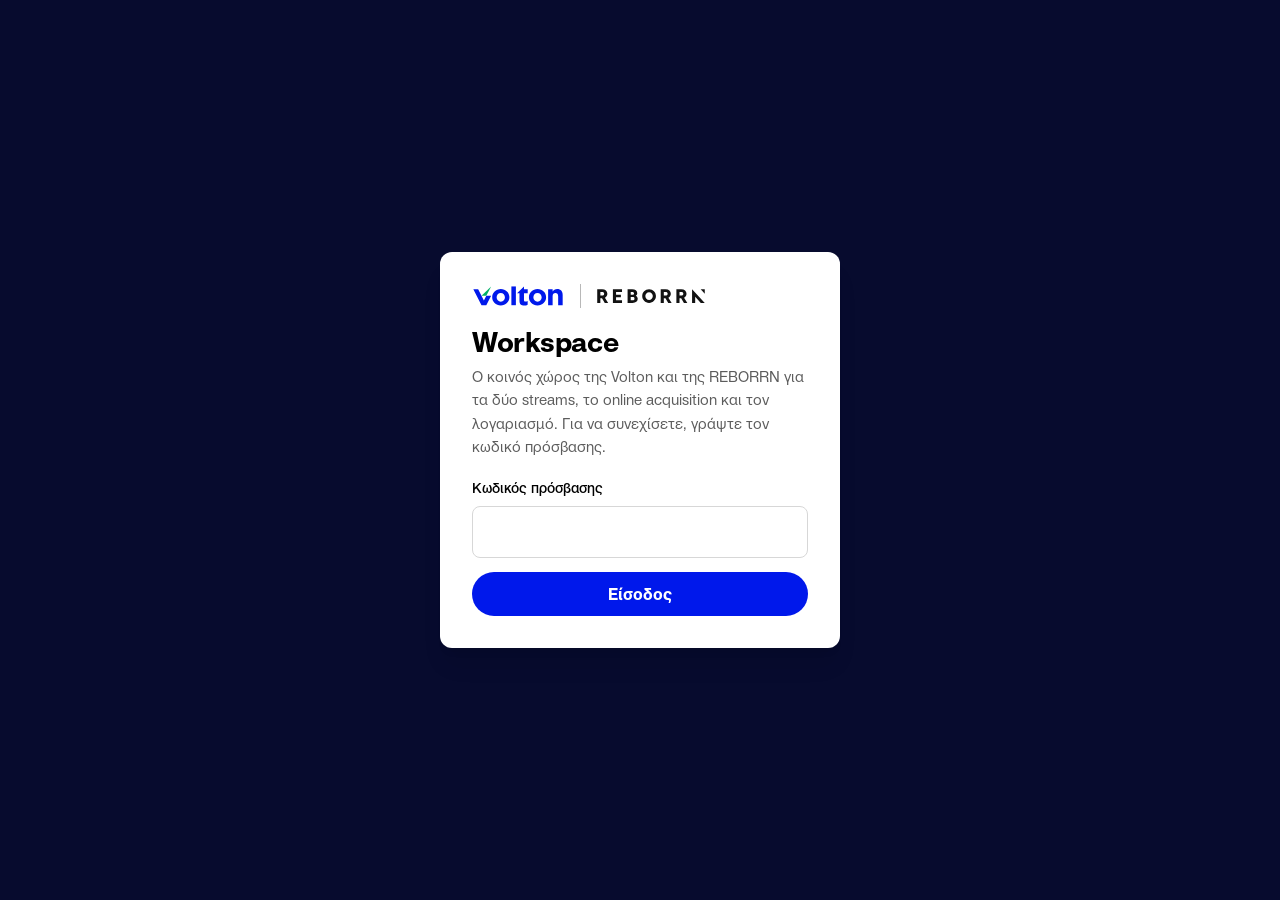
==== index.html @ d3cb6206 "Workspace για την ομάδα της Volton: αρχική, deck kick-off, λίστα υλικών, κρυπτογραφημένο login Co-Au" ====
<!doctype html>
<html lang="el">
<head>
<meta charset="utf-8">
<meta name="viewport" content="width=device-width,initial-scale=1">
<meta name="robots" content="noindex, nofollow">
<title>Volton Workspace</title>
<link rel="stylesheet" href="assets/site.css">
</head>
<body class="gate">
<main class="login" id="login" hidden>
  <span class="lockup"><img class="lv" src="assets/logo.svg" alt="Volton"><span class="sep"></span><img class="lr" src="assets/reborrn.svg" alt="REBORRN"></span>
  <h1>Workspace</h1>
  <p>Ο κοινός χώρος της Volton και της REBORRN για τα δύο streams, το online acquisition και τον λογαριασμό. Για να συνεχίσετε, γράψτε τον κωδικό πρόσβασης.</p>
  <form id="f">
    <label for="pw">Κωδικός πρόσβασης</label>
    <input id="pw" type="password" autocomplete="current-password" required autofocus>
    <button type="submit">Είσοδος</button>
    <p class="err" id="err" hidden>Ο κωδικός δεν είναι σωστός. Δοκιμάστε ξανά.</p>
  </form>
</main>
<script>
(async () => {
  const B = s => Uint8Array.from(atob(s), c => c.charCodeAt(0));
  const D = {"iv":"1dkJgZFGUy7QNJdT","ct":"zC9bjAMO3dM0lmoGriTT3iGxIZet5CLiCXjov+ffOKq+huDUjxlL+IR1plvCmwYJ3GO04liHUVMWSjKnnVkZfel97AQFwmO7OqFIg6regDJZgOAZ3QV7qsOCgcpxNkDB2xdhVUjMAqYce2rjgK5+/mZ6IO+NUkHO29z8r82laksJBM49SQx1WlSfavFSGo8T3MQU1yiLhaaU7p4x1ZWgasBZAJeCVJPSzh1kFVVgIdaDzYAByEheyKjxKKi71lxc1/3iYi4pnyWW8nDO/0DW2QwhxPIK9WvAWEUnnPP1uUhUiiyLuqfQzDwySZ8cD1pnMo9ZwFbkyo/twSwb+kU9Zf0W4IAiMEBdK3t+OjTcb03kDN/lJhiCcei/1ADsAmQM+Qgg1B+xTQTU86TNIYUKGuGk2QNOSx/65XN/mymo6oX1wmfFbxhB7s12UY2hTgf2XSATWzwoS5tE5A1K/PzLUjWx7eAZK0Arcoob83bc5YXTXgrauEUX9uH8xaAHwkxK5bboDg7hxJco7h6ZYeZIGbUNcKDBDro0ngjQ0Jmlyz/t8RsSil1iZD//DSaBwbyY2PUtcKVUNnsyxyoUR4mKapIYjEbW5mV4fHbNbsJDoZMF58HWxOEzsvWU/O9HclTKzfWsbKRrZ4QvKJ9wpPcyyOT2UHPsHOUlLwCPWCR+d2ZLRYNNjflH5nPs9B8ue56et44ZDhZOZ+EkV2CXZBVE28HMerPaXSWzK9VrYdv6Y8mZuWgfvNpryDWOIN+XuqJ5wpIzOI8AshqsGo7btA3j8/Yk0fAw0EIfuKmZkutj4o8CYiW7cVWQ78sAtpUyzUvGj3cuNhYtmiT89xPCg3neKMT4XKe03AUgn/+V3BnqIAuEK3sdw1c18gUuQzPAR8qzDmLEq9WFsKdpUY68TTnl9ONSc//a2MARaIzTK2F5keLCDC7CjzJN8Z2b9t9Vhu/NcCC4B56Fbo6Fhso0VoL/Rm3mzrr+N3Vj3y1q9apH/bs1LK2XmPHyh9aU//nzp+5PHAz2EGSetJtPt45EgTmVOnwRP8fdAxhiUoJfmnctcmMl5pk/TNkkgj4Zhnv4U90JM6/0pzYB3Jpzfg5Dpwu0G38eOCmLhG64TgMFbykDc6tCR1HxDr75Skt/DXAlb9uMgRg9u+MsRPHOi7K2xMh0nLE3+/lZPACD4SpZ8pIm0XAPMymGEKew6Qy/tBtpJQ/TfyNU080q1gI4eiKMj4ggVIP+Y4+MTRcD6Y5Nilhd4y5EMC/bYRKnuHJBmT2ZrRuj8LZuR5Ca4tZvX1Z4bkx0VKuni2bS+58ipD87Mq8B5TExGCUrokx9m4yALIR97fOVEjxs2As7/8xpn36v6sejYBCY5P2GFh6DPsPw4HMNp39JGyZmFDX7e+D0VARySHDMst/eUeiE9XQi8DV6BJa30zXp/tH9rkWOe3ICxSXE+o0lokUThWGOZmXtRlz8RN+8bqs/clWgt/5/IJGuHT4dEp5XND9HY4WWaT6QgkjD3HD+bWaz8YOEW0FoqbCJvqUCmi/F07g6Lopeozn+uvetxWr/0T5eyDJKLQOgHvV4rsaEly7pcnPXMq2Do2HFq9r7IBPTE/zr1Dt2sijS3lRc4X7URb5s86y6EU/qlCos4M1sVEeZtg5uX91Hjd5a/PA48d4ppERsAk2tF7VPf+hO8yVov3Mk+uI+7aVt8inyJXJ4iW7oPO8S8IFCql7Ku9i4DspkQm10eki/OhO7jc39iDxObuUI4KnJb/Sm+1fiWgvv3llbkxk1VygnyQSL1FN8Y2w2Jpx3c4o9hawJodshac8OBdm/Z4l3s8VCvAYUdrfHS50UzL8HX8vQeOomYT6Ur/uloqRjO7/omjKlGAzVOuDgG9fpYyo+TSD4LpXI2fEf6TmCGAIYCdEe/znFH7TNzEuwasD1Y5HFn5QwTHsU6raLFN4goD884JqQsClXVxYwPKjme2XgZbMW/ZtvRHRlAkJVa60KS5nACv1k0Kx2/DPgfO7wRySmMgdcLKeE4afI+ukxVgIEDxL2XTmmj1ITVd+5a4izM2F4SLL0oRw/b7ar87HjxkR+urXDp2QkmOoFkZsahE4wDqJvncQ74rspr7I8BYr8ipe/[base64]/iLbOIw32YwlyZ3YwVQDaPWgUDWhRr/5SkjVlTJmO29ITZaTesZnDwxe+QOl/wpDtWCXRU0zHREkLJEFl1yAnFBJNhj5bY/Dk1xA/daw55yLNnNzSfARJ+6vqKMTJnQvb9e/xTMcmxAcImJj5mzesjmwUZrbourkVScQoSQxpNBpJ6b3rPhUMh0xEU+l2OOH2feQqysSfqNW5/Fuuw2cj8p65IJ1LiHdqGDEjDlUtCQXeAcu9LMpBogqgLAmCbIby4+KQKOvILx3CHxcLBpIPr6rYLlbHPLcK8aI+WtLQQckaksj0UhS1BWeBAHBm1UGXwL7HuxqDebrUdFMsdfbourPPSRnWKzpeQ82RMefy9IivS/EHf/CmpobPziSnwCq0Pb6sZ79SgSr5TmIE6j+B9xS3/trj4ajMGVojSyelhjAn2qDU79Ds5Y5ySf9NzCDaTqd9ute13G3HndRfypJFPYIUxLhKlLbHn4eICfUgdwdRILZ0wuc8P+BoC7lI+F/kyU5OaIjmpaHgojqqK/7nUaA+O3jeu4pzZgcbroGxqnHNi8zbbNr75HwWDm6PMuwn/yUqCKe/Y5W3Z5RPVQmT3EjPhG1gscIUmjTk8MwUaB1jG9VdO5AVTl/42QcTY05dZ+bbY9vm8lCzVtx8BrvnFFQCIZADqhX3d30vmBSqHrwCYeMgwayFGAjhgQrxB25QylUk+lKdvjbh9R64lVMOsaxS2XbDMFWmuokMUb325RiqPyT56l8r5r9J3Vuu6HqOwaLakDcnN/eIImz342iHAVZuF2Nragz49OMxMFIFsjAYOvqADWqQSBvPATU3Rndvi6e7O37rxElx931p+IV2jYu4IVxbhvqvXC5JYKo/f+gv8Y1JJVOOQwHgpO5euxVx96F/y9AGhfOxkgIrSCcMtxXjhszDxg9amjwRFsn/waS89+KZpTxE6Z+V8pRwswFPbKpW63Yy14g9v9hivtwFDcRobybXGXWeifFFj6E9HyOy1+8osC5c68h2NgrwP45/[base64]/TU+8XItPw0lYuzVKsL/9q+g00RDrs6nkRFuH+jrboA7KYz1ojoMXb9QkvPAj6wWtOSoHmO6BvkKbNfBCtaI+euQnmXH3/7gDvW53wB0nhdGNOnP/pkFXvAmkqEb6ykzHypcyQeYfDP/emclUCOldBSUwCiVLZ2THs2U8IHV2X0flNOvwxvlOWcyjEWoYBvbk0yJciYnC6j4lkEXJ9gs2iQD8nIVz/wK8lzYlH5swf7b2PGP9JHTH3rjOtl+43+Jva5OfCMgy0Um+6yuwadj1+Akq5dw5cIa0xu8vudhHQBR4owUvRb385WgfqoZMX3yGzyHj7BKyql3M78D6QU9lu8I6n/gNN5/F4UXq5EHE8c7IgmSX5aZJELkA2T/CvihqT4HMwRmDO0F8i4hziX93SftgqXgLiKuuPhE9jeEXXgPSq0ue2be9P4mRBtp24I7RhAExbmBMI7ZDd7NX6NsdnIPELRb15M6JKJLWyYjWC3RC4AXRVubj9JYX5DKmcoFV8hsxOKm5DUe9JecC1TXIS2V6CIeQk15v6bWpE6ZPmWf56yvQRJx/n5CLyBuKIOKLDflpxukjz/GlzGkHxejXk2fjcDrdCJ68IIvSlSJ5XKNoWY0WTnYFbnpdG1nXRhFBx+WVRXdcSacMHwx5maGq8tl+qzWGqL+CLAIn8kOg2VWUm+8hlCimLNKDtLIZ9iZQANRlJiJIHmVAHOfpesOal2TUI0rOeHjguXDrMru2aBG5pOrVmCBqHNpdSHK/KuVs1jkTBpq9kk1xAa8AioJRCHXScRdSLRsaoMIennmoxZkHA8dkOMBbxAQQgzbLVIWGjRYfiLH7VvNXZPAjRmNj4eys83L064k7OY0HuJ/KrbWIG/lWhQU1V3CGK0vDvkF7x7kY5mhznqbq0e2XZ26BGOs3WvGiP8AI58rnEk3W8k+ng9OyAEP+kj2phBxXC9mTGfk1y1GhF3mbI3YVj90xgNQ6O8kopq+7r7Tc+40xuienEXRjO6EkfqWBA9egyfNsD1osvlsA5uDnoDxRsl88/pCD2tTc8zWD1RW76Occg8ZnhbEODgq/FMTWK8jivS+ea5YSmhOYEQFgmPrglQkYQq18HTr1Reh1wM+z0TUZxDHLLNCT2yu9lDK3lf8vCDciEARgCk45nDMEES9GjZPO6kGzMd3TB7u9w1XU3DSk0nIXFR8va4d9s0qHsEwI0HPjXOOoOMjR6P+CWp5g1/92CBbhKbP9cjBjq5T9YQSOK4oIHCsey04o+Ak/bTjKd1t2qDjaQ=="}, S = B("tHIbLmn7TDYbC7A2WR42hA=="), K = 'volton-key';
  const open = async raw => {
    const key = await crypto.subtle.importKey('raw', raw, 'AES-GCM', false, ['decrypt']);
    const out = await crypto.subtle.decrypt({ name: 'AES-GCM', iv: B(D.iv) }, key, B(D.ct));
    const html = new TextDecoder().decode(out);
    if (document.readyState !== 'complete') await new Promise(r => addEventListener('load', r, { once: true }));
    document.open(); document.write(html); document.close();
  };
  try { const k = localStorage.getItem(K); if (k) { await open(B(k)); return; } } catch (e) { try { localStorage.removeItem(K) } catch (_) {} }
  document.getElementById('login').hidden = false;
  document.getElementById('f').addEventListener('submit', async ev => {
    ev.preventDefault();
    const base = await crypto.subtle.importKey('raw', new TextEncoder().encode(document.getElementById('pw').value), 'PBKDF2', false, ['deriveBits']);
    const raw = new Uint8Array(await crypto.subtle.deriveBits({ name: 'PBKDF2', hash: 'SHA-256', salt: S, iterations: 250000 }, base, 256));
    try {
      await open(raw);
      try { localStorage.setItem(K, btoa(String.fromCharCode(...raw))) } catch (_) {}
    } catch (e) { document.getElementById('err').hidden = false; }
  });
})();
</script>
</body>
</html>
---- assets/site.css ----
@font-face{font-family:"ModGrotesk Standard";font-weight:400;src:url(fonts/ModGroteskStandard-Regular.otf) format("opentype");font-display:swap}
@font-face{font-family:"ModGrotesk Standard";font-weight:500;src:url(fonts/ModGroteskStandard-Medium.otf) format("opentype");font-display:swap}
@font-face{font-family:"ModGrotesk Standard";font-weight:700;src:url(fonts/ModGroteskStandard-Bold.otf) format("opentype");font-display:swap}

:root{
  --blue:#0018eb; --blue-deep:#02118f; --green:#00af66; --green-deep:#007b48;
  --sky:#ddf4fe; --page:#eeeeee; --card:#ffffff; --line:#d7d7d7;
  --ink:#000000; --muted:#5c5c5c; --navy:#070b2e;
  --shadow:0 20px 25px -5px rgba(0,0,0,.08),0 8px 10px -6px rgba(0,0,0,.08);
  --font:"ModGrotesk Standard",system-ui,-apple-system,"Segoe UI",sans-serif;
  color-scheme:light;
}
*{box-sizing:border-box}
html{-webkit-text-size-adjust:100%}
body{margin:0;background:var(--page);color:var(--ink);font:400 17px/1.55 var(--font)}
a{color:var(--blue)}
.wrap{max-width:960px;margin:0 auto;padding:0 24px}
@media (max-width:600px){.wrap{padding:0 16px}}

/* header */
.top{background:#fff;color:var(--ink);border-bottom:1px solid var(--line)}
.top .wrap{display:flex;align-items:center;justify-content:space-between;gap:16px;padding-top:18px;padding-bottom:18px}
.brand{display:flex;text-decoration:none}
.top nav{display:flex;gap:18px;font-size:15px}
.top nav a{color:var(--ink);opacity:.6;text-decoration:none}
.top nav a:hover,.top nav a[aria-current]{opacity:1}
@media (max-width:600px){.top nav{gap:12px;font-size:14px}.lockup{gap:10px}.lockup .lv{height:17px}.lockup .lr{height:11px}.lockup .sep{height:18px}}

/* hero */
.hero{background:var(--navy);color:#fff;padding:40px 0 56px}
.eyebrow{display:inline-block;background:var(--green);color:#fff;font:700 12px/1 var(--font);letter-spacing:.05em;text-transform:uppercase;padding:8px 12px;border-radius:60px}
h1{font-weight:700;font-size:clamp(32px,5vw,48px);line-height:1.05;letter-spacing:-.01em;margin:18px 0 14px}
.hero p{max-width:640px;margin:0;opacity:.85;font-size:18px}

main{padding:40px 0 64px}
h2{font-weight:700;font-size:26px;line-height:1.15;margin:48px 0 8px}
h2:first-child{margin-top:0}
h3{font-weight:700;font-size:18px;margin:0 0 6px}
.sub{color:var(--muted);margin:0 0 20px}

/* document cards */
.docs{display:grid;grid-template-columns:repeat(auto-fill,minmax(260px,1fr));gap:20px}
.doc{display:flex;flex-direction:column;background:var(--card);border-radius:12px;box-shadow:var(--shadow);padding:22px;color:var(--ink);text-decoration:none;border-top:6px solid var(--blue);transition:transform .15s}
.doc:hover{transform:translateY(-2px)}
.doc.g{border-top-color:var(--green)}
.doc.soon{border-top-color:var(--line);box-shadow:none;background:transparent;border:1.5px dashed rgba(0,0,0,.25);border-top-width:1.5px}
.doc .meta{font-size:13px;color:var(--muted);margin-bottom:10px}
.doc p{margin:0 0 16px;color:#1f1f1f;font-size:15px}
.doc .go{margin-top:auto;font-weight:500;color:var(--blue)}

/* updates */
.log{list-style:none;padding:0;margin:0;background:var(--card);border-radius:12px;box-shadow:var(--shadow)}
.log li{display:grid;grid-template-columns:110px 1fr;gap:16px;padding:14px 20px;border-bottom:1px solid var(--line);font-size:15px}
.log li:last-child{border-bottom:0}
.log time{color:var(--muted)}
@media (max-width:600px){.log li{grid-template-columns:1fr;gap:2px}}

/* materials page */
.card{background:var(--card);border-radius:12px;box-shadow:var(--shadow);padding:24px;margin-bottom:20px}
.card.sky{background:var(--sky);box-shadow:none}
.cols{display:grid;grid-template-columns:1fr 1fr;gap:28px}
@media (max-width:720px){.cols{grid-template-columns:1fr;gap:20px}}
.lbl{font:700 12px/1 var(--font);letter-spacing:.05em;text-transform:uppercase;color:var(--blue);margin:0 0 12px}
.lbl.g{color:var(--green-deep)}
ul.items{margin:0;padding-left:20px}
ul.items li{margin-bottom:8px}
ul.items ul{margin-top:8px;padding-left:18px}
.session{margin:0 0 12px;font-size:15px;color:var(--muted)}
.note{font-size:15px;color:var(--muted);margin:14px 0 0}

table{width:100%;border-collapse:collapse;font-size:15px}
th,td{text-align:left;vertical-align:top;padding:12px 14px;border-bottom:1px solid var(--line)}
th{font-weight:700;font-size:13px;letter-spacing:.03em;text-transform:uppercase;color:var(--muted)}
tr:last-child td{border-bottom:0}
.tbl{background:var(--card);border-radius:12px;box-shadow:var(--shadow);overflow-x:auto}
td:first-child{font-weight:700;white-space:nowrap}

ol.deddie{margin:0;padding-left:22px}
ol.deddie li{margin-bottom:12px}
.sources{font-size:13px;color:var(--muted);margin-top:40px}
.sources a{color:var(--muted)}

footer{border-top:1px solid var(--line);padding:24px 0 40px;font-size:13px;color:var(--muted)}

/* login gate */
body.gate{min-height:100vh;display:flex;align-items:center;justify-content:center;background:var(--navy);padding:24px 16px}
.login{width:100%;max-width:400px;background:var(--card);border-radius:12px;box-shadow:var(--shadow);padding:32px}
.login h1{font-size:28px;margin:20px 0 8px}
.login p{color:var(--muted);font-size:15px;margin:0 0 20px}
.login label{display:block;font-weight:500;font-size:14px;margin-bottom:6px}
.login input{width:100%;font:inherit;padding:12px 14px;border:1.5px solid var(--line);border-radius:8px;margin-bottom:14px}
.login input:focus{outline:none;border-color:var(--blue)}
.login button{width:100%;font:700 16px/1 var(--font);padding:14px;border:0;border-radius:60px;background:var(--blue);color:#fff;cursor:pointer}
.login button:hover{background:var(--blue-deep)}
.login .err{color:#c40000;margin:12px 0 0}

/* co-brand lockup: Volton | REBORRN */
.lockup{display:flex;align-items:center;gap:16px}
.lockup .lv{height:22px;width:auto;display:block}
.lockup .lr{height:14px;width:auto;display:block}
.lockup .sep{width:1px;height:24px;background:rgba(0,0,0,.28)}
.login .lockup{margin-bottom:4px}

/* the two streams */
.streams{display:grid;grid-template-columns:1fr 1fr;gap:20px;margin-bottom:8px}
@media (max-width:720px){.streams{grid-template-columns:1fr}}
.stream{background:var(--sky);border-radius:12px;padding:22px}
.stream p:last-child{margin:0;font-size:15px}
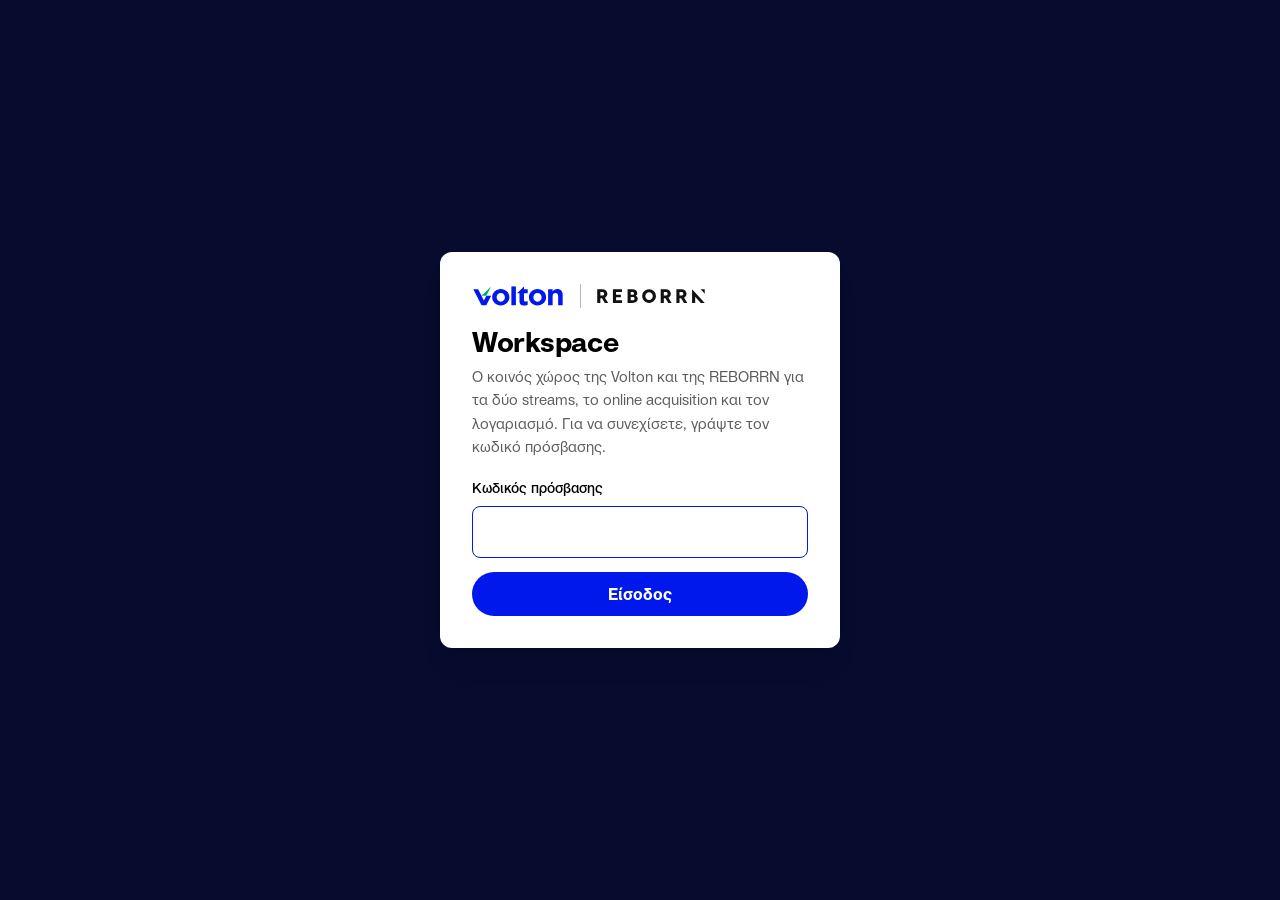
==== commit 126dbec2: "Σειρά ομάδας REBORRN όπως στο deck Co-Authored-By: Claude Opus 5.5 <noreply@anthropic.com>" ====
--- a/index.html
+++ b/index.html
@@ -22,7 +22,7 @@
 <script>
 (async () => {
   const B = s => Uint8Array.from(atob(s), c => c.charCodeAt(0));
-  const D = {"iv":"1dkJgZFGUy7QNJdT","ct":"zC9bjAMO3dM0lmoGriTT3iGxIZet5CLiCXjov+ffOKq+huDUjxlL+IR1plvCmwYJ3GO04liHUVMWSjKnnVkZfel97AQFwmO7OqFIg6regDJZgOAZ3QV7qsOCgcpxNkDB2xdhVUjMAqYce2rjgK5+/mZ6IO+NUkHO29z8r82laksJBM49SQx1WlSfavFSGo8T3MQU1yiLhaaU7p4x1ZWgasBZAJeCVJPSzh1kFVVgIdaDzYAByEheyKjxKKi71lxc1/3iYi4pnyWW8nDO/0DW2QwhxPIK9WvAWEUnnPP1uUhUiiyLuqfQzDwySZ8cD1pnMo9ZwFbkyo/twSwb+kU9Zf0W4IAiMEBdK3t+OjTcb03kDN/lJhiCcei/1ADsAmQM+Qgg1B+xTQTU86TNIYUKGuGk2QNOSx/65XN/mymo6oX1wmfFbxhB7s12UY2hTgf2XSATWzwoS5tE5A1K/PzLUjWx7eAZK0Arcoob83bc5YXTXgrauEUX9uH8xaAHwkxK5bboDg7hxJco7h6ZYeZIGbUNcKDBDro0ngjQ0Jmlyz/t8RsSil1iZD//DSaBwbyY2PUtcKVUNnsyxyoUR4mKapIYjEbW5mV4fHbNbsJDoZMF58HWxOEzsvWU/O9HclTKzfWsbKRrZ4QvKJ9wpPcyyOT2UHPsHOUlLwCPWCR+d2ZLRYNNjflH5nPs9B8ue56et44ZDhZOZ+EkV2CXZBVE28HMerPaXSWzK9VrYdv6Y8mZuWgfvNpryDWOIN+XuqJ5wpIzOI8AshqsGo7btA3j8/Yk0fAw0EIfuKmZkutj4o8CYiW7cVWQ78sAtpUyzUvGj3cuNhYtmiT89xPCg3neKMT4XKe03AUgn/+V3BnqIAuEK3sdw1c18gUuQzPAR8qzDmLEq9WFsKdpUY68TTnl9ONSc//a2MARaIzTK2F5keLCDC7CjzJN8Z2b9t9Vhu/NcCC4B56Fbo6Fhso0VoL/Rm3mzrr+N3Vj3y1q9apH/bs1LK2XmPHyh9aU//nzp+5PHAz2EGSetJtPt45EgTmVOnwRP8fdAxhiUoJfmnctcmMl5pk/TNkkgj4Zhnv4U90JM6/0pzYB3Jpzfg5Dpwu0G38eOCmLhG64TgMFbykDc6tCR1HxDr75Skt/DXAlb9uMgRg9u+MsRPHOi7K2xMh0nLE3+/lZPACD4SpZ8pIm0XAPMymGEKew6Qy/tBtpJQ/TfyNU080q1gI4eiKMj4ggVIP+Y4+MTRcD6Y5Nilhd4y5EMC/bYRKnuHJBmT2ZrRuj8LZuR5Ca4tZvX1Z4bkx0VKuni2bS+58ipD87Mq8B5TExGCUrokx9m4yALIR97fOVEjxs2As7/8xpn36v6sejYBCY5P2GFh6DPsPw4HMNp39JGyZmFDX7e+D0VARySHDMst/eUeiE9XQi8DV6BJa30zXp/tH9rkWOe3ICxSXE+o0lokUThWGOZmXtRlz8RN+8bqs/clWgt/5/IJGuHT4dEp5XND9HY4WWaT6QgkjD3HD+bWaz8YOEW0FoqbCJvqUCmi/F07g6Lopeozn+uvetxWr/0T5eyDJKLQOgHvV4rsaEly7pcnPXMq2Do2HFq9r7IBPTE/zr1Dt2sijS3lRc4X7URb5s86y6EU/qlCos4M1sVEeZtg5uX91Hjd5a/PA48d4ppERsAk2tF7VPf+hO8yVov3Mk+uI+7aVt8inyJXJ4iW7oPO8S8IFCql7Ku9i4DspkQm10eki/OhO7jc39iDxObuUI4KnJb/Sm+1fiWgvv3llbkxk1VygnyQSL1FN8Y2w2Jpx3c4o9hawJodshac8OBdm/Z4l3s8VCvAYUdrfHS50UzL8HX8vQeOomYT6Ur/uloqRjO7/omjKlGAzVOuDgG9fpYyo+TSD4LpXI2fEf6TmCGAIYCdEe/znFH7TNzEuwasD1Y5HFn5QwTHsU6raLFN4goD884JqQsClXVxYwPKjme2XgZbMW/ZtvRHRlAkJVa60KS5nACv1k0Kx2/DPgfO7wRySmMgdcLKeE4afI+ukxVgIEDxL2XTmmj1ITVd+5a4izM2F4SLL0oRw/b7ar87HjxkR+urXDp2QkmOoFkZsahE4wDqJvncQ74rspr7I8BYr8ipe/[base64]/iLbOIw32YwlyZ3YwVQDaPWgUDWhRr/5SkjVlTJmO29ITZaTesZnDwxe+QOl/wpDtWCXRU0zHREkLJEFl1yAnFBJNhj5bY/Dk1xA/daw55yLNnNzSfARJ+6vqKMTJnQvb9e/xTMcmxAcImJj5mzesjmwUZrbourkVScQoSQxpNBpJ6b3rPhUMh0xEU+l2OOH2feQqysSfqNW5/Fuuw2cj8p65IJ1LiHdqGDEjDlUtCQXeAcu9LMpBogqgLAmCbIby4+KQKOvILx3CHxcLBpIPr6rYLlbHPLcK8aI+WtLQQckaksj0UhS1BWeBAHBm1UGXwL7HuxqDebrUdFMsdfbourPPSRnWKzpeQ82RMefy9IivS/EHf/CmpobPziSnwCq0Pb6sZ79SgSr5TmIE6j+B9xS3/trj4ajMGVojSyelhjAn2qDU79Ds5Y5ySf9NzCDaTqd9ute13G3HndRfypJFPYIUxLhKlLbHn4eICfUgdwdRILZ0wuc8P+BoC7lI+F/kyU5OaIjmpaHgojqqK/7nUaA+O3jeu4pzZgcbroGxqnHNi8zbbNr75HwWDm6PMuwn/yUqCKe/Y5W3Z5RPVQmT3EjPhG1gscIUmjTk8MwUaB1jG9VdO5AVTl/42QcTY05dZ+bbY9vm8lCzVtx8BrvnFFQCIZADqhX3d30vmBSqHrwCYeMgwayFGAjhgQrxB25QylUk+lKdvjbh9R64lVMOsaxS2XbDMFWmuokMUb325RiqPyT56l8r5r9J3Vuu6HqOwaLakDcnN/eIImz342iHAVZuF2Nragz49OMxMFIFsjAYOvqADWqQSBvPATU3Rndvi6e7O37rxElx931p+IV2jYu4IVxbhvqvXC5JYKo/f+gv8Y1JJVOOQwHgpO5euxVx96F/y9AGhfOxkgIrSCcMtxXjhszDxg9amjwRFsn/waS89+KZpTxE6Z+V8pRwswFPbKpW63Yy14g9v9hivtwFDcRobybXGXWeifFFj6E9HyOy1+8osC5c68h2NgrwP45/[base64]/TU+8XItPw0lYuzVKsL/9q+g00RDrs6nkRFuH+jrboA7KYz1ojoMXb9QkvPAj6wWtOSoHmO6BvkKbNfBCtaI+euQnmXH3/7gDvW53wB0nhdGNOnP/pkFXvAmkqEb6ykzHypcyQeYfDP/emclUCOldBSUwCiVLZ2THs2U8IHV2X0flNOvwxvlOWcyjEWoYBvbk0yJciYnC6j4lkEXJ9gs2iQD8nIVz/wK8lzYlH5swf7b2PGP9JHTH3rjOtl+43+Jva5OfCMgy0Um+6yuwadj1+Akq5dw5cIa0xu8vudhHQBR4owUvRb385WgfqoZMX3yGzyHj7BKyql3M78D6QU9lu8I6n/gNN5/F4UXq5EHE8c7IgmSX5aZJELkA2T/CvihqT4HMwRmDO0F8i4hziX93SftgqXgLiKuuPhE9jeEXXgPSq0ue2be9P4mRBtp24I7RhAExbmBMI7ZDd7NX6NsdnIPELRb15M6JKJLWyYjWC3RC4AXRVubj9JYX5DKmcoFV8hsxOKm5DUe9JecC1TXIS2V6CIeQk15v6bWpE6ZPmWf56yvQRJx/n5CLyBuKIOKLDflpxukjz/GlzGkHxejXk2fjcDrdCJ68IIvSlSJ5XKNoWY0WTnYFbnpdG1nXRhFBx+WVRXdcSacMHwx5maGq8tl+qzWGqL+CLAIn8kOg2VWUm+8hlCimLNKDtLIZ9iZQANRlJiJIHmVAHOfpesOal2TUI0rOeHjguXDrMru2aBG5pOrVmCBqHNpdSHK/KuVs1jkTBpq9kk1xAa8AioJRCHXScRdSLRsaoMIennmoxZkHA8dkOMBbxAQQgzbLVIWGjRYfiLH7VvNXZPAjRmNj4eys83L064k7OY0HuJ/KrbWIG/lWhQU1V3CGK0vDvkF7x7kY5mhznqbq0e2XZ26BGOs3WvGiP8AI58rnEk3W8k+ng9OyAEP+kj2phBxXC9mTGfk1y1GhF3mbI3YVj90xgNQ6O8kopq+7r7Tc+40xuienEXRjO6EkfqWBA9egyfNsD1osvlsA5uDnoDxRsl88/pCD2tTc8zWD1RW76Occg8ZnhbEODgq/FMTWK8jivS+ea5YSmhOYEQFgmPrglQkYQq18HTr1Reh1wM+z0TUZxDHLLNCT2yu9lDK3lf8vCDciEARgCk45nDMEES9GjZPO6kGzMd3TB7u9w1XU3DSk0nIXFR8va4d9s0qHsEwI0HPjXOOoOMjR6P+CWp5g1/92CBbhKbP9cjBjq5T9YQSOK4oIHCsey04o+Ak/bTjKd1t2qDjaQ=="}, S = B("tHIbLmn7TDYbC7A2WR42hA=="), K = 'volton-key';
+  const D = {"iv":"LGk9Ql1PiaC/6CMn","ct":"DIaRtp2T/Aqz2Dk2Ox1RAjjM8ERov4m3Cj3Wi7tDLU3PnRkSlaxxIGdEMRqP5DOytCvVoQwQVVHqU5F7LG/iGxGZFWQVvUf0Ro7Xb9XOtpSAwnX5vRi58S/tXiGCsA+ZiG5Qm3mkA89YMOdoirVGhGm154sH/blNmaDdKg0uESEc8AXc56PJMTl0f7yFPQBCQB96KD0tdTNC+/dWG3YcWUpgrGQj0cC7lX7iPScUBR+3nxWKtzmjtTa2BArxE1oVtRZ8tGp6vU4V02g8jgLbWrrjtF+ftSkRu3aolVvw4wOWFgvboqUjR8HRKPEKB7J47lTcswkBBQJcctKwubil7q/aKRjd/VWlbNNrpTpG5uMH3UixVhY666GdHr+7/JkQOPwkotR/xeJfZr1Lsmq7ZxwyvaKRxt2EwYqKl10l9icDlUrsUMdf//i/THGlQoAVsdgngu3txWdLdK4S8asVAEIE7rn/IIi4RmW6UN9GuG0plf3tMnxD253Z1ueIrUp9wCCbDstMET/PRBoKxqu//+s2PEjJg3LZUKOU3cPiw+gXFVhHrx2bpw/4UarElm4nmM9wnJMfnAq4YK2vfkFne4juYfEsA+RLinxe1qZcv/sn8BfLY9J0+daqgMorZvCGbr0P5MTTpeYzpHeyHUqrAMnGrorxOWhs+KW4mNtGXLSPJgKBZZ6oI6JMynVWGKjDvS0KNkgEPksqAIQ8V6vy896z/PFCAkcLf91spX0d/sGMtGCPbiV0hjFtpgcqObkNIDc4nIW4pgthUn2qqOm95OYbZqyBRxBLZhUpOsKYHM1+82aOntzVPH8JH95bpCLrVuOzIzxYSHxMJOSpwhnT28oZNlbQZmdKsXZYF/iVm1kvo0IGUWJ5YF+7BlMAH2J4bJILsi0p60LWlEI49am2s+KrlAioKjJE/[base64]/7vtoeyI5g4TAvT7ObOjvUH2WbMjQ3mdJkxcUOZxUopL7y4AO++VDmVhFSJHfnsosETCi381TPGlQr/lMVTJoy0fevH0Gb3ejCIAFP6VIMKOs3VCr8fxwWiU9+SAwYJIroz14tWvuAquw/+uMPe6cIJTYXsSJRfDh77yueP0WebuBUHgdMc64VTzaDmmAnOhqyFe5T7jzdo+w5/FIv9hvwdZpJm3BmLfWJC+qw9B4dmvdIs4s41hocSncKok3PxlginUEUZkcanU1WG9m1SMESMscAPihF8K0aU6/iS9/MDhX+Z7jTaeT/GR2fMv6tvDRS0uKhAOHoVQImCQkZ9Y3MXXsYL56ZtWC1W+KZlihTRNdZ+15JTuZFJnvFzHapO1itigbuq/dVvP4InxebyQ9d5xYKXO9H2ZG8pQ5TzxvARqfariL5cL1RuS6U615PT27WtHS7ngIA3TiQmP/qPbCp59dGEQtBnrBd0cNkr/CC8ut3/qfphs/Yj9GPNqutOInO7SRC8kfZuHjU+uGo63+KoD/p4mm7+vlCgtLC1CFpS5NC8ZV7mw6YEs6gQrc6l8mn3VK0Ef3KyQ9eLN2u1aM9L7Gz7igC+QQP/jhSbtOfRdtnzLSmVasVDYE/tPhoakWGn4HmowIVB+2cSxyE4VPzp22IdypNn3kOTYs9oh84hZqwOsJDPTjjQ4FtBqWO3hZL5yTZX9GaLYzPGaBJ2/bKGZJAsWQo3g5bJLTj3bdeZODlGQLv5UGBjeiHW6boFe1/Qo/G28r69sOO+OlIQLv75rPyGlusQKxjNrdiCaO4Q0sQKbG7DhGFx/OEME2LmzNtOgJu7/qmriNabYemqS6gXFiq+HHruJC5oU+n6rKEGiM6MrC9bHOCGd6EePLaWsvnz1X4BFp4oh4Qa+aOhVWUX31FHkgy/mJcz2DcqdgfArFd7hRYDgrMUaAhUsuWwTwj4TU9WlcLDGUDjS9REmbxjMV55cYzegGi6jpC3Xcissci3Xy3VnlnMJmXLWsDYxrmEsCnslWEnWOGzslUxnovqDu39wsQMjZGo3959FD8uS4X+NS0/xJWbByVNefcBNs94NBULG2wWRR37JCEnpqJiEnhj6EWcoYRQPm+4sjAtUeVDP/2jyuUYpB/9WGy0TqtIg1k/WvwIb30IDOt4BgFurzc8kiHdMqD7wv7agjLvNlqo6ajo00MOVH7aqh3Jow/wSaWtLbQ3qAzCBWunKIzD0/uACwv6lp7SUnzegihk33LM8wkx8kdq2OacCAI88rOlIJm3/wgkfqKqja7jkzfmdpeHdwi9PO43FHkQvnUd2Vrpnhncg8zEDtFyX4oMA6flpzAASQsXXMXPLZRiRLxjon5YFRVHgoZPasX/gI6sPbYykLf/ji0Q5xl1YPK93WsPMxs3SRBIman0TComHz/hSqJqhyYduTpMfM/m0p7ZlgKpW+/XY76Y7x66jwwjCY9ZhX1TTxqAiXcGZdXCyJdU0Ugj0e0NFPWFOuBCiOVr6zB+pSNyKeYwe2qqVeUFoW+TOWQlibH0ojkXztP0/YKmIR6WdfETdI18tq6bC7bZkn0fAwwNJd26mV0otXNkICsicfafNTPtfTQ5jIF03Cv54Ez5iiA2CbBcOr5wUyt2nNR51QHZb9tHW3+PxZwC/tLxz1ILlXCRqu0qV/6nwB2RW78zcR8i57BR4eU6sx7FfOUefaj5fJINpY6kAVs2hyvq5tIstfY57fVG+wBZDtqjw8TQAZus7uusMgssizFOkORjZ7Y9uGauIGw2VcQnUZYaz9XGFNsGs6xGJ3CPZw7N2Y2tBJgr/60KTohg9lbttfs37M7gWWxSJOPI2G+EvbEgbAuIq/ErdMPFOEVHHUG28KQtsrTwg4BQkj51/WnWMe9AOzQ/DDbnQe1XiGVJB6XHSz/vSUUzh69i80nsM3IFWN0D/e9w+emx8z2RLCnbU11X/ATQTiYX/ieZXeFyydupb/Coo2t6xXH4Ephs2MsJMfV2SDEL+RVYRxC8Q3kkumqcmuvmTNtBbHWxRXgCNwPj7dNIVNv6MR2EKHK1FGeXOrkKFFKT7bwmEhtm6f6n/nPiEDCRKdz8bVuWa6IRcRa/MCdm2N+veYgeNpkI5qvmXZHYM8fTO6BV0dodd+iPUtLzoeQ4h6wykiXaig/7esg5X/ZBMtSZLtHTvc8asimpL6B/CpRQL5cgNgCTALmx4pDNAEsSN7lrFaR1QsShcFpxE+60zZY1oa/JMHWtx7Af6uD7fTebBeyo5E/Ul5fYN7qDkUsqmhp6GWXVxxkKWGOQ/poBOs7VcW6etfunALZH8QTbJ/881Db7sWBMYjaTdz8l71wBoEr90q6NVwbdtUeGAJ4lrgBTxUQVN4Z6wE+8/jNqnt7zxNS8jSfwtqg8V4r4BGLALurovDIkTL518oOBOMwwAmNN+IIHmbXP0q06Yjy6lsiEc1Uemib2y1LKQQ1bOxD9z1xckIwhN92WVS+LgDbeuWHfPzOego58SgWCOhEgQBYIO0NQKgdW4+/770bC8Q/6EGCD3K3OoIf8Vy/3afSlP1jg9pT+r4EQQ/i5i6WpE08N2EsiSC4pRvIym8cPDnBPXKMrxqEB8qnKDMs8cReASYkGjdJINY90ImKXn8cA1MJWbq79wkHCdFmJpesV1R7vSPxAkxsqUcrbdeePHxlAKxx+Er8NVqG3SYcFKeZPQE+OJOX/DKIaKyynzlVm4ippQMrNPOKgWpOntJkLeSRPFldwWDLVOOZ5bML4Q8Wb3oyGy3LyyXa3IP1NlEzgXL45s2vOhYXUEGhYfVT+Pq5NQji/inuZHcaSRapI0keuhPKrD/rdb6xv+3EI0Rz4IjRBSbjuqGEOo+FDdaWCHJfZnClyzrZhzepm+SZBdXjSHMoXNZVsdxyq7n551iIbJ1qHN96qQMTOnty9/z3r4EHUqANiRPr4PpRfcKMiIUCz2Qnoj1rtAoLmFv0S4k6OrNT7LAtrGCjsZLS9DrvRI7jd+0jnW8BaluGdACduzRap4dTM9Md8GASWPpPvRhOeVFytzOwhPF/V6iaqOtEhRAuWAp5sOx3fZnbObhTef/xY9BAT2o1ETq9JnxurfOi42Up1yh4TPsGLn2lyUc2IiOp87Ak6QcRWbT3XGZWeAElDnkHmlJyEHYrefdlNyym1JDZP6ji5/JYiEl3cYZBMzdgUlo13djjiFw3EOfDLC+6kr9ja+a+8DrCk2/+vbsJowu5rfJWkoAV/FAn53xOFx43lWcNzs4SZu7VM10xk+CHyfyDx0QdvJOCq5qzg+x/dOhUIlKxkCCKsh/yB4EbHhG55qVTYgJjqinaWKxCnBM7pJH+0692Ew5h8Nj0/2j6gdffi64G5JVn2Ut4y3QUBDaAkN0xdJwLUiB7ILkGhkRkhN+nkUBpe30pzEbby3+O/YK1J8hZitIxVGOYBQKuivlmNnFvw4o3eDhq4Ta0GRBOVWP3fXqxdtECseF+6miqEjf3uvS9p4p9CP0NpDsDRCHDi9ibH2dLBmYIvZiCcfHpIACQqIHNWT5sz7BQ7A7jP7Fyi9pz8GA6L4QGCRjJdcB13OpklFCPAGvBCZgJJIfGENG3jB/JfRiMyW9s2Azo2kQelVfjF94/ZvY9SlcjKnZoCboEQOk6k8HQluSdLFE3+Re002bDxEw+1sKDCWv/XFwt3aoXrFXYE1Y7JrO07dJPSX2cHjPfEoRJzGf5H4TNsd8d0q6vpV16upD0RVrRS11iY9VS5u44TsSTc1Q4tK34YUTViPMzbZY0/EDkh9fughShtIaLxzSm4LTkR81ZGwelWCIrLl1NWjJgHVxcTCU2usyM+CC6+SS2zhJGsjE7pzXxdDmbaocseMx+ibserGm1JI0KqOXYATuwKbtXHIA6lbzXGZ0dbKYat6aOeZ/nO27mh3bp+ITrR/Y5bf4IU/xjlzVvNFkRjbnBOVQyOLRCH653ded6pMq22393JbAa64+pXXrBtvQl4CVTOD0X6eSe91C2z84742RnNAXgtwfkE1s92lvZh10MfEb/1V9LhYhcv0Kp1+8H4put8f0kUSrebRGFEADkpSsDokTohHxCq6KsbO0eHrXeVeiDtBWOAh4rTG1lAVZ/47gy7EoJu9QkMNPVNOuLo9dpLSNRQf3/wIdH4GZiffowQnUI3OmbEKlJERTaUpAK5T5Orm4fB1ovDpkks0ptuM9k8vq84+KfNR/FJTd3fce2hmnyCGDWvp6cx9LmH7VmQx93WnWEtbOPjomzgpKhWA1bWGpHRuFXQDamAbBFB/F6f9Mm73eoHsj1xkWqUEKLslwmN7oI5+Hmg2kVgrpnsOB11kp/MOkyRaPwwE0BY05JphXN9zb7xhT0zkyDrKBbZ4cCwqeIWJg/24ivXUZb0IjvMPd3/BO3wRNAqTOrDRgrgh0OPeXITWGlTq3bo32TNmdlPwQIwJW87rasT1kdJaaFH/2rttH0sDBMgfg6N0ngadMXZGmHuX9nbbw/h2vDI74HRLkuO7XzImuk7BLLDUqiP5OwoMaJoEkioxoZGssZ7dQaybdEWfH53oMixDpGJxzSMQSLe+G/[base64]/[base64]/9R+zckJa0zmpdSVr+nmtf1TrhY2lEPhQcO9em7v94cQQ2k2ylu6Trz88nTshcxh62Rsaed7vPJHrc1pdIzfNf/M28ieUhy/i9IvOIsNhP6PaNMAS0++oFihx5s1TUW8MKGtn4PoFuG+MsJ80X4zVR7QbiCUX2Hu7Grr7j/k7fKRQXU0kL6boXTe814Vz6CtYDQixUlH81BIxBUnFGm4f2srGQmnwshULVdqL9QNacbHfEp2Ap2mpKNdzGpydg5hM1mPdP+a9YtswV6yR6m8+pe/cYUVpb6PKjzYUt5LKa/CJD42qy/Y2zffQzaQ82FWODDAigfsBEKp4dgnpstnlSy1STtuy49AaDNpe94NmHnkwubmpUQrixDL146yYZxKcRfP5t+9m5EARgPIBVxHdtzPhu6hvkl//NaF0lRFVtsDRMmwakTsLG/5PDyZINkZySb5yJ/5ZiLUk7eRcpPwh4+UrUHuNsvnTSm5AB3grZ/bnSJKs12lvGstwIAWZgvypfPTcc8tF9GUuJHdFu5dgP9HFcAilBSpgCmjB6tcivMtX8dnS4GNaQSr5Omd8WQGCosRS8xoqu+hCZLZ0SD4SnwZG4WkzoMewy3wPE5xST+H+wTDE9Tz31gLMMuL/VeB9dIENL8HxcGYfCk75X9eomYBpBEdeqXX2kU+meNw6ZUkSmQMPaIYkj4k2grQIrLGrBASzM/INgtRpnAQWCpRX4iN/hb/lQk0ZZlrsutMHJKM7B0sS+oVIIqAL2JMZyDtiy40DtMP+Bst3MYFeYSvrH3OCMXvpPoorKk57xR2+prkoQAlxhxR8yK5azsXYaX4DDC/AkW3+XZJduzNjoFXpKS8ypWfobdx9M9SfpgnIz6mEgJuMz18hfnRjlrquaMcbeUf9Sc1pBItYqRFLh85qUhtEksiPNeK9pkkB11+iLSeHy/xicpfaHvt1eT5537tEBdA1geziO6WTa8AkmPojAxO2pqG+B2z6pzglr/E7MQY5DLvNQoETAKBV5+Y8iwuiVT7cCo4zHYUYmwXLmCqemgXven+TqrKXqc9UCIarSKtwDD7Bf0qLRBB4bGfJXybHJYvsVA8UiviugLi3DKB6ySYjubRVpCeoRxRq0S7RxmtlLo3928mknsV9+fZ/SPdGtN9P9Hx6zN4VXMycOX0XuJBbZrBw9rVTSXRHCu/XM3ftSMQdVGCEf2XaDffyTjiF4yUgLO1gHibPo/ygBVsurm43lgfB0zRvlIui2vwoWnKDHeZcr7T14TkV1dA1rn1XZwXLBDd0OktGnBhaDGiHbYlYO3cCWwHD3dO1KZYt0NRW+9Kpt+z590Ib7r2Ia5rc10tmdSjhspgS2n0j8KlNEzWyhiodzyhxhEj65HGmyYU7P2vEygompe/nspAX13+4qKr5Ms+xBUH78NebtChkuefR8nO1P1Khy4ajpxgqhcq4hDUCDPkweYNIB+qxMxz4KbROUm/jhy+6btVpN4MHL8Hou5BgbMymFxCMN8wFed+6yZD43AyXv8grD8/chhO5KOqlasm6NW/V9oQ3zNeY8PJFkpBcZRYXLQzkoVcyoGJu9kCH2BESWv186UUW8FZSQwrxrlEDLH7DX3pMQ1qyNzGdTC3yfQTu2ecNE3+oTQdUKoAU/lhX41BI3YTnamp25MGNIb3g2bwMnaIHbg69ckFmf4xPOC6zQF6/90wcF2JK4E0frCzm4KIrivw=="}, S = B("tHIbLmn7TDYbC7A2WR42hA=="), K = 'volton-key';
   const open = async raw => {
     const key = await crypto.subtle.importKey('raw', raw, 'AES-GCM', false, ['decrypt']);
     const out = await crypto.subtle.decrypt({ name: 'AES-GCM', iv: B(D.iv) }, key, B(D.ct));
--- a/assets/site.css
+++ b/assets/site.css
@@ -106,3 +106,11 @@
 @media (max-width:720px){.streams{grid-template-columns:1fr}}
 .stream{background:var(--sky);border-radius:12px;padding:22px}
 .stream p:last-child{margin:0;font-size:15px}
+
+/* contact points */
+.contact{margin-bottom:20px}
+.doc .go.pending{color:var(--muted);font-weight:500;font-size:14px}
+.people{margin-top:0}
+.plist{display:grid;grid-template-columns:repeat(auto-fill,minmax(250px,1fr));gap:12px 24px}
+.plist div{display:flex;flex-direction:column;font-size:15px}
+.plist span{color:var(--muted);font-size:14px}
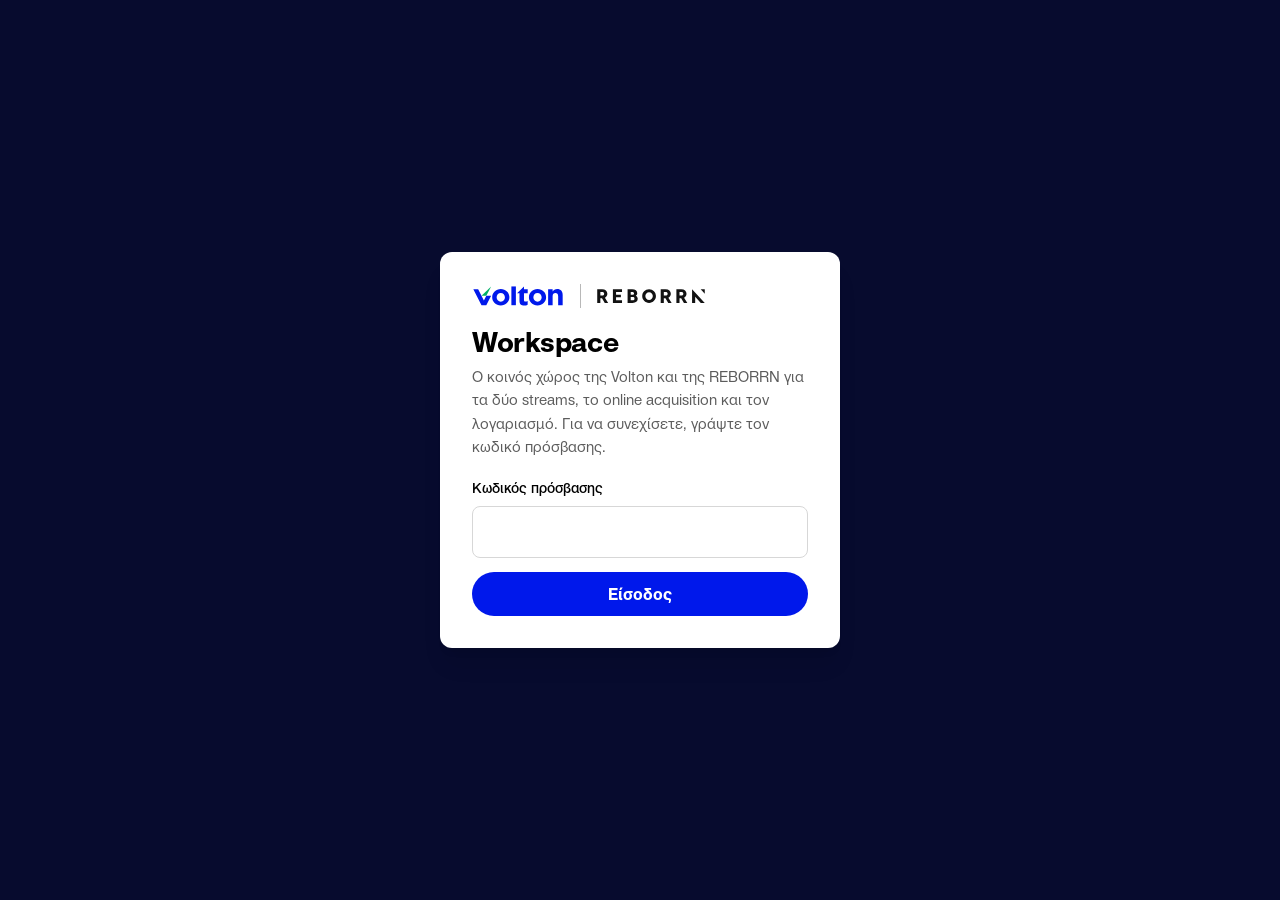
==== commit 3d1f3fe9: "Τελευταίο deck kick-off, λίστα υλικών από το doc στα ελληνικά, robots.txt Co-Authored-By: Claude Opu" ====
--- a/index.html
+++ b/index.html
@@ -22,7 +22,7 @@
 <script>
 (async () => {
   const B = s => Uint8Array.from(atob(s), c => c.charCodeAt(0));
-  const D = {"iv":"LGk9Ql1PiaC/6CMn","ct":"DIaRtp2T/Aqz2Dk2Ox1RAjjM8ERov4m3Cj3Wi7tDLU3PnRkSlaxxIGdEMRqP5DOytCvVoQwQVVHqU5F7LG/iGxGZFWQVvUf0Ro7Xb9XOtpSAwnX5vRi58S/tXiGCsA+ZiG5Qm3mkA89YMOdoirVGhGm154sH/blNmaDdKg0uESEc8AXc56PJMTl0f7yFPQBCQB96KD0tdTNC+/dWG3YcWUpgrGQj0cC7lX7iPScUBR+3nxWKtzmjtTa2BArxE1oVtRZ8tGp6vU4V02g8jgLbWrrjtF+ftSkRu3aolVvw4wOWFgvboqUjR8HRKPEKB7J47lTcswkBBQJcctKwubil7q/aKRjd/VWlbNNrpTpG5uMH3UixVhY666GdHr+7/JkQOPwkotR/xeJfZr1Lsmq7ZxwyvaKRxt2EwYqKl10l9icDlUrsUMdf//i/THGlQoAVsdgngu3txWdLdK4S8asVAEIE7rn/IIi4RmW6UN9GuG0plf3tMnxD253Z1ueIrUp9wCCbDstMET/PRBoKxqu//+s2PEjJg3LZUKOU3cPiw+gXFVhHrx2bpw/4UarElm4nmM9wnJMfnAq4YK2vfkFne4juYfEsA+RLinxe1qZcv/sn8BfLY9J0+daqgMorZvCGbr0P5MTTpeYzpHeyHUqrAMnGrorxOWhs+KW4mNtGXLSPJgKBZZ6oI6JMynVWGKjDvS0KNkgEPksqAIQ8V6vy896z/PFCAkcLf91spX0d/sGMtGCPbiV0hjFtpgcqObkNIDc4nIW4pgthUn2qqOm95OYbZqyBRxBLZhUpOsKYHM1+82aOntzVPH8JH95bpCLrVuOzIzxYSHxMJOSpwhnT28oZNlbQZmdKsXZYF/iVm1kvo0IGUWJ5YF+7BlMAH2J4bJILsi0p60LWlEI49am2s+KrlAioKjJE/[base64]/7vtoeyI5g4TAvT7ObOjvUH2WbMjQ3mdJkxcUOZxUopL7y4AO++VDmVhFSJHfnsosETCi381TPGlQr/lMVTJoy0fevH0Gb3ejCIAFP6VIMKOs3VCr8fxwWiU9+SAwYJIroz14tWvuAquw/+uMPe6cIJTYXsSJRfDh77yueP0WebuBUHgdMc64VTzaDmmAnOhqyFe5T7jzdo+w5/FIv9hvwdZpJm3BmLfWJC+qw9B4dmvdIs4s41hocSncKok3PxlginUEUZkcanU1WG9m1SMESMscAPihF8K0aU6/iS9/MDhX+Z7jTaeT/GR2fMv6tvDRS0uKhAOHoVQImCQkZ9Y3MXXsYL56ZtWC1W+KZlihTRNdZ+15JTuZFJnvFzHapO1itigbuq/dVvP4InxebyQ9d5xYKXO9H2ZG8pQ5TzxvARqfariL5cL1RuS6U615PT27WtHS7ngIA3TiQmP/qPbCp59dGEQtBnrBd0cNkr/CC8ut3/qfphs/Yj9GPNqutOInO7SRC8kfZuHjU+uGo63+KoD/p4mm7+vlCgtLC1CFpS5NC8ZV7mw6YEs6gQrc6l8mn3VK0Ef3KyQ9eLN2u1aM9L7Gz7igC+QQP/jhSbtOfRdtnzLSmVasVDYE/tPhoakWGn4HmowIVB+2cSxyE4VPzp22IdypNn3kOTYs9oh84hZqwOsJDPTjjQ4FtBqWO3hZL5yTZX9GaLYzPGaBJ2/bKGZJAsWQo3g5bJLTj3bdeZODlGQLv5UGBjeiHW6boFe1/Qo/G28r69sOO+OlIQLv75rPyGlusQKxjNrdiCaO4Q0sQKbG7DhGFx/OEME2LmzNtOgJu7/qmriNabYemqS6gXFiq+HHruJC5oU+n6rKEGiM6MrC9bHOCGd6EePLaWsvnz1X4BFp4oh4Qa+aOhVWUX31FHkgy/mJcz2DcqdgfArFd7hRYDgrMUaAhUsuWwTwj4TU9WlcLDGUDjS9REmbxjMV55cYzegGi6jpC3Xcissci3Xy3VnlnMJmXLWsDYxrmEsCnslWEnWOGzslUxnovqDu39wsQMjZGo3959FD8uS4X+NS0/xJWbByVNefcBNs94NBULG2wWRR37JCEnpqJiEnhj6EWcoYRQPm+4sjAtUeVDP/2jyuUYpB/9WGy0TqtIg1k/WvwIb30IDOt4BgFurzc8kiHdMqD7wv7agjLvNlqo6ajo00MOVH7aqh3Jow/wSaWtLbQ3qAzCBWunKIzD0/uACwv6lp7SUnzegihk33LM8wkx8kdq2OacCAI88rOlIJm3/wgkfqKqja7jkzfmdpeHdwi9PO43FHkQvnUd2Vrpnhncg8zEDtFyX4oMA6flpzAASQsXXMXPLZRiRLxjon5YFRVHgoZPasX/gI6sPbYykLf/ji0Q5xl1YPK93WsPMxs3SRBIman0TComHz/hSqJqhyYduTpMfM/m0p7ZlgKpW+/XY76Y7x66jwwjCY9ZhX1TTxqAiXcGZdXCyJdU0Ugj0e0NFPWFOuBCiOVr6zB+pSNyKeYwe2qqVeUFoW+TOWQlibH0ojkXztP0/YKmIR6WdfETdI18tq6bC7bZkn0fAwwNJd26mV0otXNkICsicfafNTPtfTQ5jIF03Cv54Ez5iiA2CbBcOr5wUyt2nNR51QHZb9tHW3+PxZwC/tLxz1ILlXCRqu0qV/6nwB2RW78zcR8i57BR4eU6sx7FfOUefaj5fJINpY6kAVs2hyvq5tIstfY57fVG+wBZDtqjw8TQAZus7uusMgssizFOkORjZ7Y9uGauIGw2VcQnUZYaz9XGFNsGs6xGJ3CPZw7N2Y2tBJgr/60KTohg9lbttfs37M7gWWxSJOPI2G+EvbEgbAuIq/ErdMPFOEVHHUG28KQtsrTwg4BQkj51/WnWMe9AOzQ/DDbnQe1XiGVJB6XHSz/vSUUzh69i80nsM3IFWN0D/e9w+emx8z2RLCnbU11X/ATQTiYX/ieZXeFyydupb/Coo2t6xXH4Ephs2MsJMfV2SDEL+RVYRxC8Q3kkumqcmuvmTNtBbHWxRXgCNwPj7dNIVNv6MR2EKHK1FGeXOrkKFFKT7bwmEhtm6f6n/nPiEDCRKdz8bVuWa6IRcRa/MCdm2N+veYgeNpkI5qvmXZHYM8fTO6BV0dodd+iPUtLzoeQ4h6wykiXaig/7esg5X/ZBMtSZLtHTvc8asimpL6B/CpRQL5cgNgCTALmx4pDNAEsSN7lrFaR1QsShcFpxE+60zZY1oa/JMHWtx7Af6uD7fTebBeyo5E/Ul5fYN7qDkUsqmhp6GWXVxxkKWGOQ/poBOs7VcW6etfunALZH8QTbJ/881Db7sWBMYjaTdz8l71wBoEr90q6NVwbdtUeGAJ4lrgBTxUQVN4Z6wE+8/jNqnt7zxNS8jSfwtqg8V4r4BGLALurovDIkTL518oOBOMwwAmNN+IIHmbXP0q06Yjy6lsiEc1Uemib2y1LKQQ1bOxD9z1xckIwhN92WVS+LgDbeuWHfPzOego58SgWCOhEgQBYIO0NQKgdW4+/770bC8Q/6EGCD3K3OoIf8Vy/3afSlP1jg9pT+r4EQQ/i5i6WpE08N2EsiSC4pRvIym8cPDnBPXKMrxqEB8qnKDMs8cReASYkGjdJINY90ImKXn8cA1MJWbq79wkHCdFmJpesV1R7vSPxAkxsqUcrbdeePHxlAKxx+Er8NVqG3SYcFKeZPQE+OJOX/DKIaKyynzlVm4ippQMrNPOKgWpOntJkLeSRPFldwWDLVOOZ5bML4Q8Wb3oyGy3LyyXa3IP1NlEzgXL45s2vOhYXUEGhYfVT+Pq5NQji/inuZHcaSRapI0keuhPKrD/rdb6xv+3EI0Rz4IjRBSbjuqGEOo+FDdaWCHJfZnClyzrZhzepm+SZBdXjSHMoXNZVsdxyq7n551iIbJ1qHN96qQMTOnty9/z3r4EHUqANiRPr4PpRfcKMiIUCz2Qnoj1rtAoLmFv0S4k6OrNT7LAtrGCjsZLS9DrvRI7jd+0jnW8BaluGdACduzRap4dTM9Md8GASWPpPvRhOeVFytzOwhPF/V6iaqOtEhRAuWAp5sOx3fZnbObhTef/xY9BAT2o1ETq9JnxurfOi42Up1yh4TPsGLn2lyUc2IiOp87Ak6QcRWbT3XGZWeAElDnkHmlJyEHYrefdlNyym1JDZP6ji5/JYiEl3cYZBMzdgUlo13djjiFw3EOfDLC+6kr9ja+a+8DrCk2/+vbsJowu5rfJWkoAV/FAn53xOFx43lWcNzs4SZu7VM10xk+CHyfyDx0QdvJOCq5qzg+x/dOhUIlKxkCCKsh/yB4EbHhG55qVTYgJjqinaWKxCnBM7pJH+0692Ew5h8Nj0/2j6gdffi64G5JVn2Ut4y3QUBDaAkN0xdJwLUiB7ILkGhkRkhN+nkUBpe30pzEbby3+O/YK1J8hZitIxVGOYBQKuivlmNnFvw4o3eDhq4Ta0GRBOVWP3fXqxdtECseF+6miqEjf3uvS9p4p9CP0NpDsDRCHDi9ibH2dLBmYIvZiCcfHpIACQqIHNWT5sz7BQ7A7jP7Fyi9pz8GA6L4QGCRjJdcB13OpklFCPAGvBCZgJJIfGENG3jB/JfRiMyW9s2Azo2kQelVfjF94/ZvY9SlcjKnZoCboEQOk6k8HQluSdLFE3+Re002bDxEw+1sKDCWv/XFwt3aoXrFXYE1Y7JrO07dJPSX2cHjPfEoRJzGf5H4TNsd8d0q6vpV16upD0RVrRS11iY9VS5u44TsSTc1Q4tK34YUTViPMzbZY0/EDkh9fughShtIaLxzSm4LTkR81ZGwelWCIrLl1NWjJgHVxcTCU2usyM+CC6+SS2zhJGsjE7pzXxdDmbaocseMx+ibserGm1JI0KqOXYATuwKbtXHIA6lbzXGZ0dbKYat6aOeZ/nO27mh3bp+ITrR/Y5bf4IU/xjlzVvNFkRjbnBOVQyOLRCH653ded6pMq22393JbAa64+pXXrBtvQl4CVTOD0X6eSe91C2z84742RnNAXgtwfkE1s92lvZh10MfEb/1V9LhYhcv0Kp1+8H4put8f0kUSrebRGFEADkpSsDokTohHxCq6KsbO0eHrXeVeiDtBWOAh4rTG1lAVZ/47gy7EoJu9QkMNPVNOuLo9dpLSNRQf3/wIdH4GZiffowQnUI3OmbEKlJERTaUpAK5T5Orm4fB1ovDpkks0ptuM9k8vq84+KfNR/FJTd3fce2hmnyCGDWvp6cx9LmH7VmQx93WnWEtbOPjomzgpKhWA1bWGpHRuFXQDamAbBFB/F6f9Mm73eoHsj1xkWqUEKLslwmN7oI5+Hmg2kVgrpnsOB11kp/MOkyRaPwwE0BY05JphXN9zb7xhT0zkyDrKBbZ4cCwqeIWJg/24ivXUZb0IjvMPd3/BO3wRNAqTOrDRgrgh0OPeXITWGlTq3bo32TNmdlPwQIwJW87rasT1kdJaaFH/2rttH0sDBMgfg6N0ngadMXZGmHuX9nbbw/h2vDI74HRLkuO7XzImuk7BLLDUqiP5OwoMaJoEkioxoZGssZ7dQaybdEWfH53oMixDpGJxzSMQSLe+G/[base64]/[base64]/9R+zckJa0zmpdSVr+nmtf1TrhY2lEPhQcO9em7v94cQQ2k2ylu6Trz88nTshcxh62Rsaed7vPJHrc1pdIzfNf/M28ieUhy/i9IvOIsNhP6PaNMAS0++oFihx5s1TUW8MKGtn4PoFuG+MsJ80X4zVR7QbiCUX2Hu7Grr7j/k7fKRQXU0kL6boXTe814Vz6CtYDQixUlH81BIxBUnFGm4f2srGQmnwshULVdqL9QNacbHfEp2Ap2mpKNdzGpydg5hM1mPdP+a9YtswV6yR6m8+pe/cYUVpb6PKjzYUt5LKa/CJD42qy/Y2zffQzaQ82FWODDAigfsBEKp4dgnpstnlSy1STtuy49AaDNpe94NmHnkwubmpUQrixDL146yYZxKcRfP5t+9m5EARgPIBVxHdtzPhu6hvkl//NaF0lRFVtsDRMmwakTsLG/5PDyZINkZySb5yJ/5ZiLUk7eRcpPwh4+UrUHuNsvnTSm5AB3grZ/bnSJKs12lvGstwIAWZgvypfPTcc8tF9GUuJHdFu5dgP9HFcAilBSpgCmjB6tcivMtX8dnS4GNaQSr5Omd8WQGCosRS8xoqu+hCZLZ0SD4SnwZG4WkzoMewy3wPE5xST+H+wTDE9Tz31gLMMuL/VeB9dIENL8HxcGYfCk75X9eomYBpBEdeqXX2kU+meNw6ZUkSmQMPaIYkj4k2grQIrLGrBASzM/INgtRpnAQWCpRX4iN/hb/lQk0ZZlrsutMHJKM7B0sS+oVIIqAL2JMZyDtiy40DtMP+Bst3MYFeYSvrH3OCMXvpPoorKk57xR2+prkoQAlxhxR8yK5azsXYaX4DDC/AkW3+XZJduzNjoFXpKS8ypWfobdx9M9SfpgnIz6mEgJuMz18hfnRjlrquaMcbeUf9Sc1pBItYqRFLh85qUhtEksiPNeK9pkkB11+iLSeHy/xicpfaHvt1eT5537tEBdA1geziO6WTa8AkmPojAxO2pqG+B2z6pzglr/E7MQY5DLvNQoETAKBV5+Y8iwuiVT7cCo4zHYUYmwXLmCqemgXven+TqrKXqc9UCIarSKtwDD7Bf0qLRBB4bGfJXybHJYvsVA8UiviugLi3DKB6ySYjubRVpCeoRxRq0S7RxmtlLo3928mknsV9+fZ/SPdGtN9P9Hx6zN4VXMycOX0XuJBbZrBw9rVTSXRHCu/XM3ftSMQdVGCEf2XaDffyTjiF4yUgLO1gHibPo/ygBVsurm43lgfB0zRvlIui2vwoWnKDHeZcr7T14TkV1dA1rn1XZwXLBDd0OktGnBhaDGiHbYlYO3cCWwHD3dO1KZYt0NRW+9Kpt+z590Ib7r2Ia5rc10tmdSjhspgS2n0j8KlNEzWyhiodzyhxhEj65HGmyYU7P2vEygompe/nspAX13+4qKr5Ms+xBUH78NebtChkuefR8nO1P1Khy4ajpxgqhcq4hDUCDPkweYNIB+qxMxz4KbROUm/jhy+6btVpN4MHL8Hou5BgbMymFxCMN8wFed+6yZD43AyXv8grD8/chhO5KOqlasm6NW/V9oQ3zNeY8PJFkpBcZRYXLQzkoVcyoGJu9kCH2BESWv186UUW8FZSQwrxrlEDLH7DX3pMQ1qyNzGdTC3yfQTu2ecNE3+oTQdUKoAU/lhX41BI3YTnamp25MGNIb3g2bwMnaIHbg69ckFmf4xPOC6zQF6/90wcF2JK4E0frCzm4KIrivw=="}, S = B("tHIbLmn7TDYbC7A2WR42hA=="), K = 'volton-key';
+  const D = {"iv":"/8eJ+E81GSiZpcRT","ct":"lm1X03gPEc+TqWIaXmRfUsswZ+h/r7p4Fi2KDOmwiBaZqbr/vQsX93+AEcyDq79w2V3zlj4iNMaitNANS9gLHe1WVRu0C0tfaCjfcEQa3fRzxjL9lwqTaeplKn9XYLgquVGYqFFQYUMD8/ShKQ+ljK7tCPcn8SRNZo+ULQNTWMZVEWBR4GG/pbRMVhMStkp+lRZ43s9gBg0AEswQQOPItWw8Ae6XixtMVeMhoudk24lJm/cJBh+nzYWOdwJTTFPvjAIEaFOx7ub+qN8A4DpJuN0EOhXRtOJJOTkrd1oq/dWjPe1RKe649jXdD1iqBD9+SthxOLFN2+oGNfy/v7Q87tIehQUEF+T+Th3kemty2OBhuI+52Uv1sIIdttMsDDl2dBMJIXce5JfHHucoT69UUbDaALybvMsoXC3ZefsjuSjlNos76eW/1HPOIK2Nlf6OKkq4j/QWap2244EBhbglouGu4TeGZGPTdAOh3e/zM2oxLhrF7q/4CQTLMW7P5vyjknb/PKKw+QZzPDCdwWQiNq9maWfKhwmhe9oT6WI7jBHEI9+L5ODw0jy8rNzhuWXSvpu3Kyf22mJSbRgOLh9jNPIlHm1AzkK7lrEkfnIcuBa9+X+q0tPJenEAwxaF/1nM65EAcBL6zOTPZSULMq1x+vKkr2dtbMZ9EjCiV2Lnc95gT8/49wMEp3UK8xVdMRIpb+Zwx/z27wZUqWSpTvcLujWYbK8YPesWJkQaLXkBzZyKiW5yudL45qeS8fViGQVJw5mv6y9QH7EfcDM9pba9EkYgzPOEWtClnlpltIfVUorxmmSFUpU0E3q0Q/VDxrvnQyLx2iHnt6/EuESTbG2EFkLiwl49d0Zh7Fy4mLfbFidEwJU/[base64]/N7Lf0s1S79BMV5fhBc8K/AMmcD547G47I6sTaz9IrD5L9JXhHn0cn6k+/gzHJjH1cZTb+sFpH+Y7F6yi5yemG4Sk/wROsyxRViDoejnkWpwKrjBFiomxWpPSs8y4D7+IpWossgh+hdebO7mccs4YRFxk+Eq0LgWp1UcB0qpVf9NomXhIEJoN0hciI3AcH98fe7OrVQg5scuDNWMeoNdT+t9DOmcXsWbwpQ+/XcjFU1DKLpcBBLjxKPNvo7PvLWeK5V4EdPZm5psTX5BRNj3ILp+9IVVQph4hkZNHP3shSDvZSsMvMO0KSiqMP/AFxr3TvE76e7tUI5LfWD3QNfCtvhUkKmF+ViwqvlyLGHq1T1E0Aq3weCAS1IXuOe8Lj6jm1cWtLWkkKFhr8W968Od/xvmKPjSjLBtS7tdO7G5j9as3ooJWk8+pFjiq3w3v9TH+XVoe9vN3eNOoz7bB/e3yldsdxRf8Lqdf+VzoiilhDknNhQwkwi+7steaWTrXvnZIJyHFjz3NQyHSgN554ez6di4dH4Z8edMZNs+z4OYg1diTCc04oyqFmdxjrhc+4V7KoMZUU/Ec+PMqIJtVJK1UH2jMP7do3Lju2c1BqE/uomqp4ii0v3bpN3KUoJznHgp9ATURnN+LnyN/eUcBD0LAIGhWLAaJoClKsZop9IVIEPEjBZLyl7VJfX5pXV3/Aco9IGTgRAIpk0PuxO3FuRVKmY7OJAGZuyET63qKgDhO/nhvS2VdwY8WcE1Fr65hgvL87oGVBJdXSckNgIIbUlMRkBLDporjJ034icHzoLSAhvpakRom7/V1W3OZLSln47tveSEEuv7DBlhuGnig4CQ/ZyroW3SoZDsQLVRfiZx9zWvkCsxUYhZkA354Q9qfK9t287ilXU/AZG70JGMRe/fOUCc22+YTY+L3R5aJbvJl9Oyc4WRN2b+GQXGxm4E5KVdvb+MCP3Dk1gHr2eRUD0qTRHYcjPVRmkSGyiNQUBSUfEJk4DuJq/YBuNA2WNNtfcrztm2y6dV3qFfjL0bQLDjQv+h/8S+pKTxkwOTo8Apl6toOqNW8G98EvHG1foFCeaN3v2siYzzjlR7CSEDW2qmCAEzszdrBW5mlibcMjPHhS9dFjkGDgBZbPpz84P7veyrBnGH4YTgx34VEzNWe5RFacco6c/cwi/ZCCXRz3kR4ujKUGxiYT4GcV9UcZlXXE056YOB6+XS889yXyakAERM1zDSIWmAVkGD4Xq3bp9L7gjFZYlJlDzNI1WK/YRB9+hF776/vDtrzqkUivfYYcw4Q3YeV7Z1cVJdvH7+m2vKTlnGaRwYshXMxvLAZcVZfxgZG3BxJ8SDDkOhxuUm1fm+FMQZ+tqOVgvo/Re+jYwWo84KwwETYL3aSkRNhVpDYjXmBqkL2fMXpQkU8rnnYsj6DkPXtKS2cKgbXW691YC6Tg1JfzKyA7ClMIAXCo1AmrcQGZ+EEOIpLnWQzwDgUVofpcQZNBanStdAyRY1p4gF3W1LPhbrOiSlTGvcDiuKRN6gkSyTgL/b28tAD+l0ryWPObwzbmy/BJAJm8YTWU36cBju86+n1bBx4uRyxIWNIvBcc8XFxpy3lHhifs3WYTP+G2bKFUnuB1i6ic6ivvYb2J6X4ah77GBcTug3s3+vWosPWPaYaL1MrBD2uLlWCk9p/wPYpU/8UA0ghC/5yAVwgP2UFUEFn0bAToSblxvAS61U+tqmj7UDHKw0wr5rpf4Cu7h9cYZvm9q4I2Y6uWt41v3tvTdJHMm7aK8M6Md4tbCgNpu0maHZGjr/rVmQ4LNjDh3ZN9ip1502zI3Jsi/BW8QToN/QzZXFXof8itEQhoD3cshjLLMSA0HJ/[base64]/BgMz9mBdwKt+86VmI/r9Llua/ag0C2X4CDDViMVmKnS8xroQdqR9VHxKMHHcBNvaxyhrQeXA6yqmYFM0UDG8T4Ilq+1EFpkUxsGdFUFdfBF3kGS7NpRgcPwyheTIQt/xDZrJqIxOAWIEZ4r7cU+iZQV30DEyqaWNPH8E/[base64]/2DibjxibbdLfSg/HVcNaGKLZnwWe7jB09iisAsNRrcqMe0FMpwkMsy9/3JH6tRfST+beQMXo14oAR76zUNi9Q73w9M/75zlLiLlQfeBzSGhr/+9PRD0TkS1a5IRDQlgJYtg+z/rCa5Q6W2v+qPVjTEPauRoJMpDe62naN0UleYFZo9ZCV6SFyhhhxhoMSEzRs0JZU2gNhtIKq9dpXRbb2F4mPsHJ9ve4eaQ83Pomdvn7prOqB/lbsuWJr9pXm6kVTTlVweID+MNWEl/nUHAz73ApHQPq/VrWxe0QpiI/wdSX2mfhKu6E4s5kPIPZb8SjTXdF2YujqTXpO7fZT2llYMubPBoT55ocR3gt0BvCi6JCi9vnrFAM3+ZkyB71yKXeMvmktbMYjllBb3nsIaSuKdZmVKe7Hc1xGFZ5lmHjLUGFjkx/[base64]/0wJbNUZB0xuG1pI4OzzuD0ky3LFBiPpoRijOwU10ush4iTatpiaWMywIlG+YNK3DVsCRgg6KUt2N2O/2vyn0rARrLCFk7aW1qMdXjKc2WcVdYXVZ6XO7WUScq7r9W1z86MCwK3VZlHOmgCspsEKSQdSUEO4hzqg/640UsaHVt0QMudSGVhZCl2OTnYqeOzZGEwyCHq01DhorAa4PbTFyWc7gDGEZY2tUhmluqdKZLObwjxytpn+CLmBUzmzavGdV42JaylIV0vdm3UOGVfEg50vuK8LI/3lYrAnmzPzrrlj4tynUTZftUKYAh/ndKuBnByPcpvjfWRqQwJaRDv48Xw4R8jcPRrnWXmWz27WeAUbBci5tp9HYAefe39IaFNiAUpIPCFH25ogWTFFOH6sv42xv9RYkz3/0MHFazVtyzrlJ/zx3d1YVqb9jtycXPmB6FAMtetUXcYpYabe16SEbV4LMkSyU+xJ2NFFdtIEMSHGMDbTxsjoTA6R3P2iIw35+eUT1tExIr8EDem6aBVsgQRC4k6PB0ZGPS8j/V4Ub5C9eq0DaazWYTD+6mtkjfTqaPbYBicqx18JqMA08x1lxFOiu2n04UmDLMokJHaLbz8qiqvykTx0JpPadiVS7Fl56HybsqhthICycTDQqUd1LRIoYdXT9/Au8GBUhXYAgzQKhg9Z+Sg1joP7Tv/ffoKChMIiKtOPJ/NzaAiN0BC71NyLnwz9A3jJ3No6Wudd55lONz9N0giuFG8MS/HejBBNnrgJhgPk1KNAeZhHJ7Eruktub/mfBCglvEB3EtIw7nk9DTzzIDVRcaBUavrUVFHxJlyhInkARpzn6hffmrK8bpO2T4jhxxjGIt/e08xh2Qfd9gjnRv6COL30HDleRpsltWJ+PKKwirWLC79Roqhh9AOoApTLlwHA5FKGR/GIbLjSf6w0Ckq9T39HkixatBS0tElkEoLx/[base64]/Fw8fkROL3EaUKv643+N6gpKD1x2FFPXgNHGfpKc8oPbF9zC8HEDxjfCJ5mfo7L+KVRK/06uwXDQx+k5WY6SpTZi1NammiLDU8HX/oKLUyBtY12OWIntIjtJZNr+qAQlncCy+1wRmDhB9v+S0wymc4kSUGBb43MGLo2LYHphvSLaaOxpf9+lrzIU76HIhnmA8dXTTrmH0FsCIqGbaniZdUcAXQXS/tuv/J+kkP4WoTClgzjjlB+K2ARHi+WttsztvFJwg+UQrn9y9DWKqlf5xEDfx8LXELAHFB0wYVUTM1CHzStc1vhmP2KQlJpOFCEKrujntjXI19d0zhm5XIOs9epV5PBFcMgqZpBfjPRmDF5c/fna41F2qkXbdzsJM1VMPauc1z3oJMVtlLS/YeU3v9KfKqcXaJVhRaiQkvdlzhLgXDVLi6ABA8jgDAwiSx3BNfoSkFeKnDRVHUGUuRTeBWIIj3Jp6GztbelSaZryH/Nc8rjmE/[base64]/dkubsh0DHPBYoxTZhzbN4A3huIo8+dJyGH8Qd34t450o+WveKBdhtx7ksIB5AkRVE6MR9aNybXB6+zRg+XGNsnhMlpa7J+dsZcwfFYBrWTI4qDP0L0itKaqX92RJlB82l2Vkzf7JgHxuB9c++yAZX2b/sKGRFyJl3Fe6l7HAUzKyAs093vCW0IqT9xUTWK1V0P2x+/0okaRtgi6xUz3fbcUdlzdb6tXxPIkqXypCM+ypjcEYyw7pSsNlSqzdhY4VV/a3/wQ0nDg8Vk3MvwxUOEgBKog4u4df4Xbv1OdXtTP3Fs7B21vDLkREDezbKXLk0IKaUBR/aMfBF4V926J2qMNjYEmKhcxZ29mtSrSIt4LFlsx5uxHMxAcbvfPYzjSs47JX/WYYs9cMpbrn7rNabI6Z5CFXb44wdk9eF3JjhfwaTKMDxl+swnK/maRH1UUbSiszeT3mOaD2JSWHARgjGGox8kSVNq0fDygH6lABdopr1V2hjbHM0G/8XHfpJnzyosUWRiIecf8Xo6cauUBELAlvOL83FjXOXA4P1jlvfeSHbpS/kKNek2G7evMEqq3UM0NtNVKqJjTRD3WoqAOn0lyfjLZtaw4L5osoTxNNV/Jphp6wiBEyzFkvC1R7whtNUqzRh6mKVd5hqgUlF3PiKcH8rR/ecnv0MM5gr9xNAxjz4g+ADEzx5y55j9ExNEEXbz7N2MpaIyc1z6FGYjixla+QJQlgAqQrkepVCXbn0JR1rMQyq37mIiwvkK8ZQCbQIBALa2f4A2+h9DB4RDFsIVjoMPnop6r3ZFQ8VNIqXh+WPi+lXKDnvo9gVYFWuwrv84xj/N+LqiRxeCix/e9SUavOu4pjVjnbpmOZToLbmiOpu3HzxaL9ALYpXRlxY3/[base64]/e9/JQEFbfca9c8jR33wfGVeZ+1NfYrZ8PJJHl5nSGnBfjuf8ADoZqaKoEyowwYVIdzqRD/b00tIE8TOqpY5AaCZcN1CzXYAa8jVX8K9DSdgFaUdktqYj1sKQdduckUOzXKcQVABbzoWPRwbqRpwJD9VzUQI6qsGTInhUe9MLsJCUAMvHcDmT80EVgdmKffIC9vBh1ZYEoXrJLVvcLUchTcqRB1pIoPgSEzF7+pJgrsp5goTq2JdRp9VsSGdJzP8v/cd30Mj6vPlRMH8FoJrvpJCSnsoqpK8E+lpBTMwOTX5KwRWwaW4J5ILPSIx9iNtQeVnBPIhIm9wjdRrawMk6kwOTE40DqR3CJwDv9Yeegk8BPceMRwW6MF2yOM/hV0ND4c9HjwAlEOXNmg+XoEHjbPn6jhxBeFuxLl7TrYFNarLDukISAujL5SNWdYLon3WjRoI4ljQCmsrTvHrGl8CcU0n2nBkXrQdfbYtTOdeWWDxO27mt3fxHm8To76TV01qGjxBt4Cv+ujuCPTocOncN1Qo5R35OEiBIYP2FceGZSec6IgzBKWjJs0Tzil2y/y9bUdfvu9CA91EEV5bcmm9JuiChfGHLcyppP012wjfiyFUqoAOtkakWljoBPSWozCVstDsOHKyKYUeOZrZEAXxAKGQowZRLqEN6dROQz8bjQ0K0wr9C+CdeLNHBWI5hYzCKEUErnbqsoWodvj9c/z2zfFF8AzBATWgboTP69hqWwHoXPupPZ8QSNhJ4sAm1r394LxAFNxfUhoJj3lghCp9BYnCEa++p0KSpap9A1Qzy08hIKWSCQsYtxn1c6dPMaqA5lfJQjRd8="}, S = B("tHIbLmn7TDYbC7A2WR42hA=="), K = 'volton-key';
   const open = async raw => {
     const key = await crypto.subtle.importKey('raw', raw, 'AES-GCM', false, ['decrypt']);
     const out = await crypto.subtle.decrypt({ name: 'AES-GCM', iv: B(D.iv) }, key, B(D.ct));
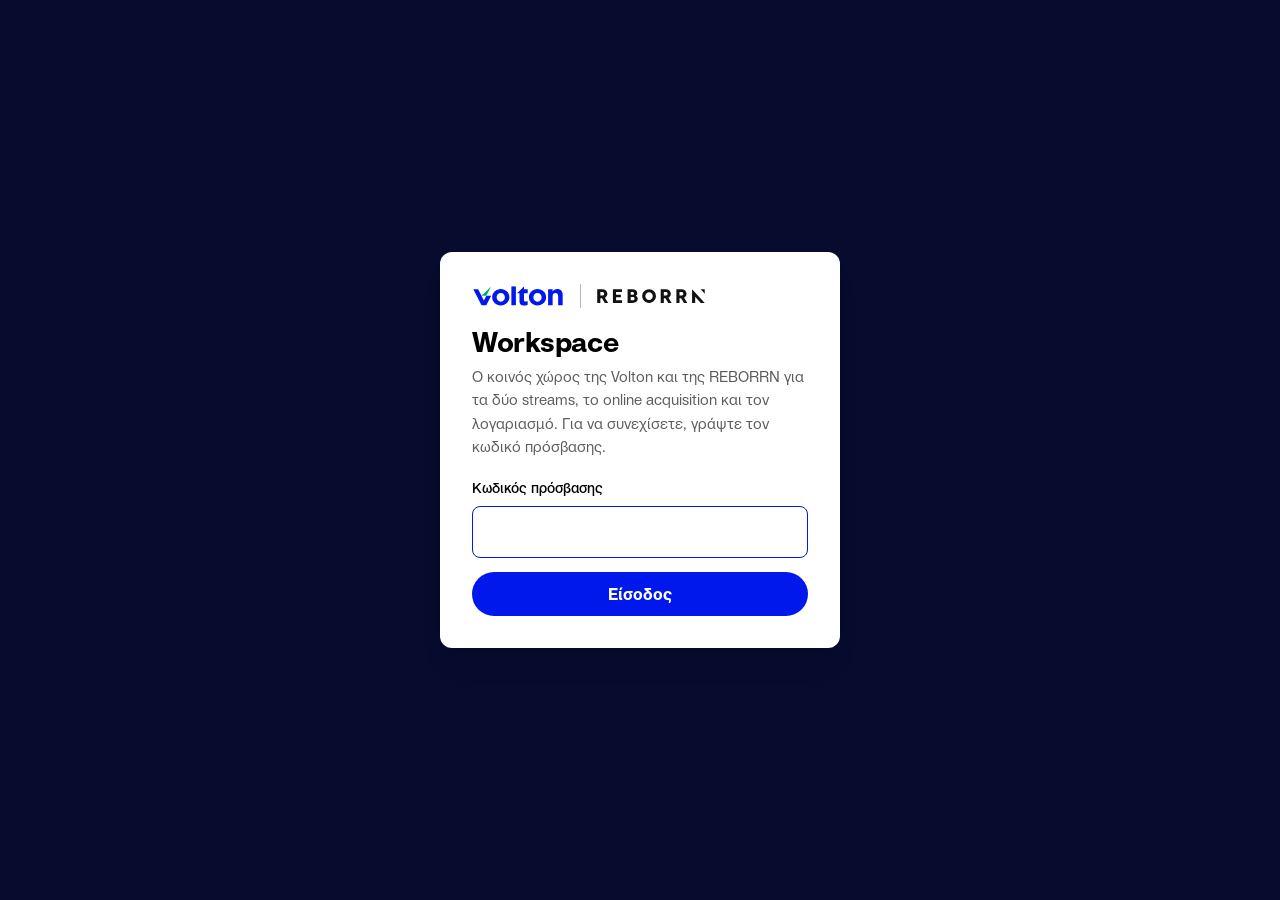
==== commit 4eacfa9b: "Κρυπτογράφηση αρχικής και λίστας υλικών ξανά με τον σωστό κωδικό Co-Authored-By: Claude Opus 5.5 <no" ====
--- a/index.html
+++ b/index.html
@@ -22,7 +22,7 @@
 <script>
 (async () => {
   const B = s => Uint8Array.from(atob(s), c => c.charCodeAt(0));
-  const D = {"iv":"/8eJ+E81GSiZpcRT","ct":"lm1X03gPEc+TqWIaXmRfUsswZ+h/r7p4Fi2KDOmwiBaZqbr/vQsX93+AEcyDq79w2V3zlj4iNMaitNANS9gLHe1WVRu0C0tfaCjfcEQa3fRzxjL9lwqTaeplKn9XYLgquVGYqFFQYUMD8/ShKQ+ljK7tCPcn8SRNZo+ULQNTWMZVEWBR4GG/pbRMVhMStkp+lRZ43s9gBg0AEswQQOPItWw8Ae6XixtMVeMhoudk24lJm/cJBh+nzYWOdwJTTFPvjAIEaFOx7ub+qN8A4DpJuN0EOhXRtOJJOTkrd1oq/dWjPe1RKe649jXdD1iqBD9+SthxOLFN2+oGNfy/v7Q87tIehQUEF+T+Th3kemty2OBhuI+52Uv1sIIdttMsDDl2dBMJIXce5JfHHucoT69UUbDaALybvMsoXC3ZefsjuSjlNos76eW/1HPOIK2Nlf6OKkq4j/QWap2244EBhbglouGu4TeGZGPTdAOh3e/zM2oxLhrF7q/4CQTLMW7P5vyjknb/PKKw+QZzPDCdwWQiNq9maWfKhwmhe9oT6WI7jBHEI9+L5ODw0jy8rNzhuWXSvpu3Kyf22mJSbRgOLh9jNPIlHm1AzkK7lrEkfnIcuBa9+X+q0tPJenEAwxaF/1nM65EAcBL6zOTPZSULMq1x+vKkr2dtbMZ9EjCiV2Lnc95gT8/49wMEp3UK8xVdMRIpb+Zwx/z27wZUqWSpTvcLujWYbK8YPesWJkQaLXkBzZyKiW5yudL45qeS8fViGQVJw5mv6y9QH7EfcDM9pba9EkYgzPOEWtClnlpltIfVUorxmmSFUpU0E3q0Q/VDxrvnQyLx2iHnt6/EuESTbG2EFkLiwl49d0Zh7Fy4mLfbFidEwJU/[base64]/N7Lf0s1S79BMV5fhBc8K/AMmcD547G47I6sTaz9IrD5L9JXhHn0cn6k+/gzHJjH1cZTb+sFpH+Y7F6yi5yemG4Sk/wROsyxRViDoejnkWpwKrjBFiomxWpPSs8y4D7+IpWossgh+hdebO7mccs4YRFxk+Eq0LgWp1UcB0qpVf9NomXhIEJoN0hciI3AcH98fe7OrVQg5scuDNWMeoNdT+t9DOmcXsWbwpQ+/XcjFU1DKLpcBBLjxKPNvo7PvLWeK5V4EdPZm5psTX5BRNj3ILp+9IVVQph4hkZNHP3shSDvZSsMvMO0KSiqMP/AFxr3TvE76e7tUI5LfWD3QNfCtvhUkKmF+ViwqvlyLGHq1T1E0Aq3weCAS1IXuOe8Lj6jm1cWtLWkkKFhr8W968Od/xvmKPjSjLBtS7tdO7G5j9as3ooJWk8+pFjiq3w3v9TH+XVoe9vN3eNOoz7bB/e3yldsdxRf8Lqdf+VzoiilhDknNhQwkwi+7steaWTrXvnZIJyHFjz3NQyHSgN554ez6di4dH4Z8edMZNs+z4OYg1diTCc04oyqFmdxjrhc+4V7KoMZUU/Ec+PMqIJtVJK1UH2jMP7do3Lju2c1BqE/uomqp4ii0v3bpN3KUoJznHgp9ATURnN+LnyN/eUcBD0LAIGhWLAaJoClKsZop9IVIEPEjBZLyl7VJfX5pXV3/Aco9IGTgRAIpk0PuxO3FuRVKmY7OJAGZuyET63qKgDhO/nhvS2VdwY8WcE1Fr65hgvL87oGVBJdXSckNgIIbUlMRkBLDporjJ034icHzoLSAhvpakRom7/V1W3OZLSln47tveSEEuv7DBlhuGnig4CQ/ZyroW3SoZDsQLVRfiZx9zWvkCsxUYhZkA354Q9qfK9t287ilXU/AZG70JGMRe/fOUCc22+YTY+L3R5aJbvJl9Oyc4WRN2b+GQXGxm4E5KVdvb+MCP3Dk1gHr2eRUD0qTRHYcjPVRmkSGyiNQUBSUfEJk4DuJq/YBuNA2WNNtfcrztm2y6dV3qFfjL0bQLDjQv+h/8S+pKTxkwOTo8Apl6toOqNW8G98EvHG1foFCeaN3v2siYzzjlR7CSEDW2qmCAEzszdrBW5mlibcMjPHhS9dFjkGDgBZbPpz84P7veyrBnGH4YTgx34VEzNWe5RFacco6c/cwi/ZCCXRz3kR4ujKUGxiYT4GcV9UcZlXXE056YOB6+XS889yXyakAERM1zDSIWmAVkGD4Xq3bp9L7gjFZYlJlDzNI1WK/YRB9+hF776/vDtrzqkUivfYYcw4Q3YeV7Z1cVJdvH7+m2vKTlnGaRwYshXMxvLAZcVZfxgZG3BxJ8SDDkOhxuUm1fm+FMQZ+tqOVgvo/Re+jYwWo84KwwETYL3aSkRNhVpDYjXmBqkL2fMXpQkU8rnnYsj6DkPXtKS2cKgbXW691YC6Tg1JfzKyA7ClMIAXCo1AmrcQGZ+EEOIpLnWQzwDgUVofpcQZNBanStdAyRY1p4gF3W1LPhbrOiSlTGvcDiuKRN6gkSyTgL/b28tAD+l0ryWPObwzbmy/BJAJm8YTWU36cBju86+n1bBx4uRyxIWNIvBcc8XFxpy3lHhifs3WYTP+G2bKFUnuB1i6ic6ivvYb2J6X4ah77GBcTug3s3+vWosPWPaYaL1MrBD2uLlWCk9p/wPYpU/8UA0ghC/5yAVwgP2UFUEFn0bAToSblxvAS61U+tqmj7UDHKw0wr5rpf4Cu7h9cYZvm9q4I2Y6uWt41v3tvTdJHMm7aK8M6Md4tbCgNpu0maHZGjr/rVmQ4LNjDh3ZN9ip1502zI3Jsi/BW8QToN/QzZXFXof8itEQhoD3cshjLLMSA0HJ/[base64]/BgMz9mBdwKt+86VmI/r9Llua/ag0C2X4CDDViMVmKnS8xroQdqR9VHxKMHHcBNvaxyhrQeXA6yqmYFM0UDG8T4Ilq+1EFpkUxsGdFUFdfBF3kGS7NpRgcPwyheTIQt/xDZrJqIxOAWIEZ4r7cU+iZQV30DEyqaWNPH8E/[base64]/2DibjxibbdLfSg/HVcNaGKLZnwWe7jB09iisAsNRrcqMe0FMpwkMsy9/3JH6tRfST+beQMXo14oAR76zUNi9Q73w9M/75zlLiLlQfeBzSGhr/+9PRD0TkS1a5IRDQlgJYtg+z/rCa5Q6W2v+qPVjTEPauRoJMpDe62naN0UleYFZo9ZCV6SFyhhhxhoMSEzRs0JZU2gNhtIKq9dpXRbb2F4mPsHJ9ve4eaQ83Pomdvn7prOqB/lbsuWJr9pXm6kVTTlVweID+MNWEl/nUHAz73ApHQPq/VrWxe0QpiI/wdSX2mfhKu6E4s5kPIPZb8SjTXdF2YujqTXpO7fZT2llYMubPBoT55ocR3gt0BvCi6JCi9vnrFAM3+ZkyB71yKXeMvmktbMYjllBb3nsIaSuKdZmVKe7Hc1xGFZ5lmHjLUGFjkx/[base64]/0wJbNUZB0xuG1pI4OzzuD0ky3LFBiPpoRijOwU10ush4iTatpiaWMywIlG+YNK3DVsCRgg6KUt2N2O/2vyn0rARrLCFk7aW1qMdXjKc2WcVdYXVZ6XO7WUScq7r9W1z86MCwK3VZlHOmgCspsEKSQdSUEO4hzqg/640UsaHVt0QMudSGVhZCl2OTnYqeOzZGEwyCHq01DhorAa4PbTFyWc7gDGEZY2tUhmluqdKZLObwjxytpn+CLmBUzmzavGdV42JaylIV0vdm3UOGVfEg50vuK8LI/3lYrAnmzPzrrlj4tynUTZftUKYAh/ndKuBnByPcpvjfWRqQwJaRDv48Xw4R8jcPRrnWXmWz27WeAUbBci5tp9HYAefe39IaFNiAUpIPCFH25ogWTFFOH6sv42xv9RYkz3/0MHFazVtyzrlJ/zx3d1YVqb9jtycXPmB6FAMtetUXcYpYabe16SEbV4LMkSyU+xJ2NFFdtIEMSHGMDbTxsjoTA6R3P2iIw35+eUT1tExIr8EDem6aBVsgQRC4k6PB0ZGPS8j/V4Ub5C9eq0DaazWYTD+6mtkjfTqaPbYBicqx18JqMA08x1lxFOiu2n04UmDLMokJHaLbz8qiqvykTx0JpPadiVS7Fl56HybsqhthICycTDQqUd1LRIoYdXT9/Au8GBUhXYAgzQKhg9Z+Sg1joP7Tv/ffoKChMIiKtOPJ/NzaAiN0BC71NyLnwz9A3jJ3No6Wudd55lONz9N0giuFG8MS/HejBBNnrgJhgPk1KNAeZhHJ7Eruktub/mfBCglvEB3EtIw7nk9DTzzIDVRcaBUavrUVFHxJlyhInkARpzn6hffmrK8bpO2T4jhxxjGIt/e08xh2Qfd9gjnRv6COL30HDleRpsltWJ+PKKwirWLC79Roqhh9AOoApTLlwHA5FKGR/GIbLjSf6w0Ckq9T39HkixatBS0tElkEoLx/[base64]/Fw8fkROL3EaUKv643+N6gpKD1x2FFPXgNHGfpKc8oPbF9zC8HEDxjfCJ5mfo7L+KVRK/06uwXDQx+k5WY6SpTZi1NammiLDU8HX/oKLUyBtY12OWIntIjtJZNr+qAQlncCy+1wRmDhB9v+S0wymc4kSUGBb43MGLo2LYHphvSLaaOxpf9+lrzIU76HIhnmA8dXTTrmH0FsCIqGbaniZdUcAXQXS/tuv/J+kkP4WoTClgzjjlB+K2ARHi+WttsztvFJwg+UQrn9y9DWKqlf5xEDfx8LXELAHFB0wYVUTM1CHzStc1vhmP2KQlJpOFCEKrujntjXI19d0zhm5XIOs9epV5PBFcMgqZpBfjPRmDF5c/fna41F2qkXbdzsJM1VMPauc1z3oJMVtlLS/YeU3v9KfKqcXaJVhRaiQkvdlzhLgXDVLi6ABA8jgDAwiSx3BNfoSkFeKnDRVHUGUuRTeBWIIj3Jp6GztbelSaZryH/Nc8rjmE/[base64]/dkubsh0DHPBYoxTZhzbN4A3huIo8+dJyGH8Qd34t450o+WveKBdhtx7ksIB5AkRVE6MR9aNybXB6+zRg+XGNsnhMlpa7J+dsZcwfFYBrWTI4qDP0L0itKaqX92RJlB82l2Vkzf7JgHxuB9c++yAZX2b/sKGRFyJl3Fe6l7HAUzKyAs093vCW0IqT9xUTWK1V0P2x+/0okaRtgi6xUz3fbcUdlzdb6tXxPIkqXypCM+ypjcEYyw7pSsNlSqzdhY4VV/a3/wQ0nDg8Vk3MvwxUOEgBKog4u4df4Xbv1OdXtTP3Fs7B21vDLkREDezbKXLk0IKaUBR/aMfBF4V926J2qMNjYEmKhcxZ29mtSrSIt4LFlsx5uxHMxAcbvfPYzjSs47JX/WYYs9cMpbrn7rNabI6Z5CFXb44wdk9eF3JjhfwaTKMDxl+swnK/maRH1UUbSiszeT3mOaD2JSWHARgjGGox8kSVNq0fDygH6lABdopr1V2hjbHM0G/8XHfpJnzyosUWRiIecf8Xo6cauUBELAlvOL83FjXOXA4P1jlvfeSHbpS/kKNek2G7evMEqq3UM0NtNVKqJjTRD3WoqAOn0lyfjLZtaw4L5osoTxNNV/Jphp6wiBEyzFkvC1R7whtNUqzRh6mKVd5hqgUlF3PiKcH8rR/ecnv0MM5gr9xNAxjz4g+ADEzx5y55j9ExNEEXbz7N2MpaIyc1z6FGYjixla+QJQlgAqQrkepVCXbn0JR1rMQyq37mIiwvkK8ZQCbQIBALa2f4A2+h9DB4RDFsIVjoMPnop6r3ZFQ8VNIqXh+WPi+lXKDnvo9gVYFWuwrv84xj/N+LqiRxeCix/e9SUavOu4pjVjnbpmOZToLbmiOpu3HzxaL9ALYpXRlxY3/[base64]/e9/JQEFbfca9c8jR33wfGVeZ+1NfYrZ8PJJHl5nSGnBfjuf8ADoZqaKoEyowwYVIdzqRD/b00tIE8TOqpY5AaCZcN1CzXYAa8jVX8K9DSdgFaUdktqYj1sKQdduckUOzXKcQVABbzoWPRwbqRpwJD9VzUQI6qsGTInhUe9MLsJCUAMvHcDmT80EVgdmKffIC9vBh1ZYEoXrJLVvcLUchTcqRB1pIoPgSEzF7+pJgrsp5goTq2JdRp9VsSGdJzP8v/cd30Mj6vPlRMH8FoJrvpJCSnsoqpK8E+lpBTMwOTX5KwRWwaW4J5ILPSIx9iNtQeVnBPIhIm9wjdRrawMk6kwOTE40DqR3CJwDv9Yeegk8BPceMRwW6MF2yOM/hV0ND4c9HjwAlEOXNmg+XoEHjbPn6jhxBeFuxLl7TrYFNarLDukISAujL5SNWdYLon3WjRoI4ljQCmsrTvHrGl8CcU0n2nBkXrQdfbYtTOdeWWDxO27mt3fxHm8To76TV01qGjxBt4Cv+ujuCPTocOncN1Qo5R35OEiBIYP2FceGZSec6IgzBKWjJs0Tzil2y/y9bUdfvu9CA91EEV5bcmm9JuiChfGHLcyppP012wjfiyFUqoAOtkakWljoBPSWozCVstDsOHKyKYUeOZrZEAXxAKGQowZRLqEN6dROQz8bjQ0K0wr9C+CdeLNHBWI5hYzCKEUErnbqsoWodvj9c/z2zfFF8AzBATWgboTP69hqWwHoXPupPZ8QSNhJ4sAm1r394LxAFNxfUhoJj3lghCp9BYnCEa++p0KSpap9A1Qzy08hIKWSCQsYtxn1c6dPMaqA5lfJQjRd8="}, S = B("tHIbLmn7TDYbC7A2WR42hA=="), K = 'volton-key';
+  const D = {"iv":"OJaccT46V7cJXCLJ","ct":"XDHR3u1dEZzhF1yJmKWyZTtrZlwk6TCEskfaEjWw2J+GXz43zZN/2zcQb1F6ed8V+p0+JvSX0pe2DXwr0QXaCsQVkudbqQx9IGdo5fM0GOpKdmDyn5vLSqXGVbd4x/HfYXBNNBdHVizpJETRQSYR/[base64]/SdnBBnSoxc02BAEDb456uzvcY0uYK7BDN+dqW/lhJsXvGdO06+QthFeDjyFCNIpQlTgI+SCtmIqZFiqHfHzaNP4mwUwd/FEHyI+tk9PC2Qax0JCnVL/neSgElBd9cMNGBpwiTCrnV7N8s1tNB+vple6SYM9ssECEBarMF/ye0GZ7uFdCLOO54rKps/MBXDcghB0tXO/xMHFfLWXYP0KN6bDNQmCRwETcZqwoyLFDTwA9jky1l3t1L1asHIJvMwsy5cg3t/nMhMLUgKL1tdeosz0vKLH/zwkNcOlTZBQpt9amevTKwJKy6rR7Ow4WxF7ZoqoZIUAt8VUMjWJ6aM4Nsn0gyFlBChbrj8PWdawaROZnspINCqAdc4sS9mQD13kcxVF1iRVZBTE1KMdO9FgW3srrCsiSjGOkl6hvzA+/lsTnpKmlBvQki+J9Rk4AVR9mjXTzKn6el7f9ItPHNW1se7eSjRRz9X69YtK1a6sJg2Dwc3HLXnsnpWPwwMNvBR0OsWqPKYhw8K33sjLK96igdq5w/5iDaFouzza+G7nCp/+TA0kLDeRXRA9fo0M5oNHhX2Szbcq7IceXvR6mQOPhnSonJO9gvsPAmc0stWAQ6w2sdR9n3WjcOuYGiB+15ci/XVs1vgRy/ocvqZGNoW2Adn5rYoEUx9ae2ZxqjZnqCnPm8NvVp/hxV0XR8sZmLbEYjki9hWNQXBa3mcJbYH1XMxrI8COtK2FPc3+kbFKlXlRdP8+lbMq1+1UZIu7N92Psy9eF+GcoG1MxcJYgJbEGPgjIWq/8qkh1/oj8zL5jBEn7roEReHMAF4Blv0DRz9chawWfX463SQF5NaJArZlGVjF7U/ooxz3XGdpahaca0wb9Iq0+7P//4bVYkmv5+G+0ZxG1oDMM8iUflUuN0PbNl3uqKqB6Hx2wWBtYKAfPpjK5kWssbUG3H3rLHxw4UQA/e3NlkbGmwMYErV2/2GxRzW7u1Kl3DzJyUpAXKoMPf3SV2K1qki57q0tDGBJ735ICH3WdcnLym4q4Jg2epnH3+0AHzyEsbaKVdp0rTI7T5aHOp74Slph2XmOuIKo8o6yl3ukl108y8I7yfSoc9U7cz2HR/g9WAnG+BK8DtHk/DzdHF30P06q0uCTFzwLLXS11oXUuXPhioF2Kf/p1UIGJegPdhpVsTG2E2sx4ORlrnaOJR+CG6eAxLfdalrA54/8dMuN10/HsGKgQ9pcB5+CnvAZz7thfyPhUKRQsuV97EX2iU9I1/H+tNeyEpvQ4kkfqBmAz3mKr21SWcw59L5IwlbFZiHolgefB7Y0CJaMMcA/b8XGcyVOr4QM7ptA0bMvzGq0IHHkPywHE+DrpUZKSxBj+CGUYglsybYKEvytqQ3eN/riVa4p4efsMBF/lhyF06Oii5ZVVWj+xgP27qXMNfCapgmnxAnUh2Ewfls31aDi9uv9QhPJNy4ScOfCE5lEhFjRpW3uzGhAQ84VKQRPiZ3RJIAgTA4j2ov4ckm2Ch6XzL/Uy1XqutsJtEUlNLyjtlkOzv/iSS2PDx8I+HHyL1eDmwquI/T+zY5HdQXb6uItjKeYYHEBhJDPYbV89mcJoiXTuY/CqErtoXEssRBSLUC3xBDMq8LzN4EkvhcdyBckZ0wGIAanp91PVDeZRK6EnbkdH5Z32KVWgoO4m9VY8gATqATwb/dmzGAskTISdvmqhuqUruysVuivbtOt0N2X1ZlmnA6KPVG0HzdXLUzCDWh4/PsZVS7DWS7Yix3ICzO9C/DA1gbAWp+TkIpPA+xSe37+mg1HYRvU54/Be/eGSM4vSSe+6J0A01P20JOAOHZ/BeLlxIkTf5cA+cTAB2ALwuUrXhIa9eWRuqh8HzAZG7eq5nHHslHmOAxfrGwHoy0r+bj73gmSB3LUuEQHoZmBNDBhrbrzDpmnmUgdPlMqFT9T2ngEcOAjUkx/MQ5Mi6GxreAz0z2mR+8oex5UW1mUuKmls74o7r9o2/x9r1COEcLlNjComnm0XG/0x8OpVlHwzYD2g+HKAL4wvAfTWcfGX9qcaS6dhhBStg8glQoBsWFBfYybWDDMkSDmQsPbFkSRX/jxz1wJ6kaN/Ces3JsIJHIbhvOpWWn6fQm+8CtqdCWr/RN4aYo2BpBgZ51gqBx3hZFo6IvGi9rzCHPKb6HtTbJ3OhUncVgCqcEiEN0cnhXBxP4gA+xyhWK0Xb8DtSQmlEf1gfGGid0d20IpEL5PGqj/A3aqo58T7AeMOFIXoFoY/LUXZyv5fzzuh9q/eGZMigzbSqV6ngxGIgSIRbEnt7YambqUGTMHOekoO6zh1lO+Wdadf7BxgxcZMXQfL5y4SIlsd5QKUbNUUpM7Rs8mdv2QdTuqNu7sKdhiMFd/h25vDMyq4XJ2Q+v1LtGa8vwHIr9b3XQn2bXHWP6u6BOvGQksXa+xQSV+LZeWy+KbOrgTxWB5nhIbjva13xIC+dM03iTQqXvvwiPCZe2ptuGUAbls2mKS1TSGulPPKMpJD/fhI8K8qAQZJrOWPzcwckJ5Mz6OW6bhjvGTgeDmruf/Y425uNUtsL/8gLtMiYnhEI6y0jG7yj6RaH9LoIdj/T0hBiqQWdilkLoMpZfjMD8lpmaO43sazDwZL6QRYPXhnFgaEWfmPsMglwJClRggb4ClORJl48YUxWjNBcqEYrJ8sCjwv8NZhxvn2Ck3zG0GS5pKAswdIq17MURo55b3u+KdxQKjzBLcYHJMOcS0EefgHcRmJKZLGPrQ3iiw3k1Jb/YTKdPXkDUW3RK+88khu/xy5iPMp8dBM/TBMvN4KHOrWLr6IyhcpPD6BuZcP4h7gRGFDYikbwkhC7xI6RpqOqoU4I6dLIxH6vqG4SKM2wFTRC+TnzqOYB82FTlZlykDe7SBNIG1bDCE/XlHv6C1x4d2UsJFUCd3Or/qozaWOpDhJyz62k4RN4uSnNI+R5SuW/dTOr5bvcMai7LRNcPuH7XcffeXbBlrlL7vI/MwgYkoVxgeQQhw72d1sq/XQNq0G/B5sf+jgorZaMyms3u4h+FeTmHB8o9pv/BPZEkvaZfvFFYYi3hkXnhwhh1ZNXGjYFRRdPGBOH48Uq2h4MOYsyxZeD/mHOwRoceiwgtr2vIdUyTHC5X5R9KZpcIVmEeBv5M2jrKVJxl+PeQ9pqVBZxtvKHMcEKZ6Cge7yUSnpQGk9DFByeuKqBiyiq4C1sILGXZxlhUnbzUPVcAm8pxovdFtistNrrJXg4nV1wS+8i6TiPSrbB/L1VbdaKGrv1ckKPeOM6f4JjonG7zUuq5ssaik+G9dxNvlt+E488piAzvo4GC32dXW7x5THnRWq0k79fi62e0XebhWtzbF88DK7y/2a2oG2Xyv6Jz/Ciw6wwhbQI+O2vRSvuh+UK/GMPr2/ueoOFd/v7oy0rXx1bgRbQcRowz3LjudNfZFO6upr39yQjZxq5eqdTelLFC3Uh4dqqOpKGAF4SyDoI0rGr5tZQV4Tj+gzjnom4/mhCV0JcBOGq3Y+XHPp2RoXyrHBz3n9VGv5CRy86pClbaWbqvKzCZ1o4ZT2AGuUEuNSqsv6yDP9H2sFQ3PcIibcLonrO3Ho3CLleqzvb/u5SeEAuKvBbRGynbmPCNBYRUNpEhUibq6Da0J0Kwbi9soLRWqp1y8VL37WMR1Mqbr63sGlvJRAE0CLlBGSGx13ujBgb2dgoyyTqLMPghGxFE0b6sng81saQWRv4T6cC0rOIBDokvZaZkolHYdjndcv04W/MjaXByRSVv1SWkp8IFe6IX/vixCyYnI31v6P8VNBFV08apfSuieFsU6n3CxSJxDvPG4LsjpObJkro0DZw2IHOxXmXZwhu3zaraMDWVwMDSINPnZ4Mo02OEpHxWFo4ARERBIhdoQk1u1LrYE9OW/upmbXmS1X6d0a7Ue9/CcwzvacZsxRqNtIimu0LpKKI2b5eoagDcDZJbAwzt7gOf2zCPDY+1RP8Q+kRw4pdr72eIglyd5ivxAOdqgikWJ9QH9Pq/sK3ghyQC2fl+0N0nex9keC6pLBejuCyatAGtvllSkl1RncjsC7+o5Og5QXRWiK7pBpUoXm2PvSihoEPhQm5Yod/REIipkqw41TkfgaJep6iMd4/[base64]/NGYHKE/r0m+wVvm9r1oF1cmzXZJvu/ScwOR0TSmlwvkxSHbywnnynoKFzYkG+4TCpVPcwqOa053U35ij0kpPUkNto/qzg/oYEt83GtDQYdVMZ50f4KcixecXVm/A42/1f46JXxnUqZZJXXkehUXve2frEtw+OsH1dLtaQl2bJsb3OJIhMdo5jwPJQzO5hcdAR6SJ8VwQqhpQUawsw/kNZ6U0MLoEtxY4jLWRGTTp6XEOiHmrRqHM6y7Z8xa+aU9+V2tl+JqDFUf2vzxa6d8jatc4tsY1um/daCDXDzXI600ZkqoiACCQyfTIuEZChhSfoVxJ0dLoQ29W5l3lRfP7mOaszjWq5MiIB4B74F5JJUWtSTzwPKjNUA22ZOZmWRhnPA9/TTYJC+TFqhuiNl6X9SoGOoYxZcnwE/Hg65z2AnApDKhCp/HS0zO33kKWJ96dQ+xY0o0SoYvr4Ddm/jWWL+R98fXJUZFeoeV+2HEA/qdZkTz602qY4i4xYP+ca4CC5PEeLM87XxEC4K4WEkkJXLTiehNat4qMw3aX2x2op6iwdZIij/Sm41ZbRraHOQq5zS+dO2DbbvqJDkfrPH0beb7cRrhXkjVskj6ISyNTfmgjxevVn/yFUcJA1KweYVqwmeH/[base64]/UZwNZpow5d9g3wl+OGElchfgcl8tlmiNy/iuTG2gFhxqeHaiahTDb/6kOWG4Io6k/wOP4wmXakI/kw0zj5Ongn2NAYLS2UGkJdZmSqCJGqCbUDo7eF1bNtuUeTvCtjhWj6+sNStoyxH/wCj5hT1BlogPfpDXbABlulWZUCAhVq/5R0G0/IQ+79O5iZzw4Z0zFJTFXYxv8PQpNzfDsuDuTpKfJkviotKEHlZplBuXCUS3QiZDCkZDI2bDPvuOwxxor9s9ASGQqSlEB0B7iPh19083wJusWCV+4xWhN00eegCbz6zLuCwFlysPLZPFMFq65Bx+sPCY6JFa0wGXZgKtwddCIejj2tPxGhnPqsT8BCII1/AzGINJhc4Oeb/P8nQjd3SQaTdPss7PDRu1KHLngtUhW1KIeLtchYQ5NIilGZIH7l4yAM0eCR673TIEvljbiEMEKp/1ga7wIaQbtanm63wAsQACldHaFp6Y+M4BXgdOcMXC+ykrBZRV/NmFl71sU3Dnje1G/wY87Cd1WCPrZtgjKDMLwFveOlwlRBIWrceRuYscfgKY4k0+tv4ps7cyl6lp7F9CXJ+F1lp9HNXRbRav/v1dWiOigperb4ylTyxPoyx7mSmsHnvOpK7XxeCl+iLWGtJd9yefzIpvl1y3QzvU0A/EKCxjgzD9qcPvdbWJyFn1p1KpNqau3PTSeZYMoTzw6i3IlIo27ytRV/tWWfJtQ49MU1pXFpT/SnUnxZZ+otdo0EV+RBnklDOdsD9qMaeRvGn3gf7wUnBQmGL34JktWBU86NEshjGE3pDIkOkZDjMuXC99P21dulaftGj7LWLKqbDdY8vEkT1IsR/zNged9SxHx0l65xhaptVnqOElc+qtJDgU2bKqBlMv/ZJeuEE39RfK6nya9aZzr6CbF46AWVL/YS8h1QLF7LQ02uPekjqcv7Tj46HmIZsPGrgd34JHAGMygBvYff1jZjjK0oQw0kZub6jSZ7Q6xqkuntjNeoXVv6IjK/H3IFTbJeYWuxl4NWXrRiXD0kucMB7yzhhU64F6AKA0KRQx8v1ARZl85qyOR9IO4Tz3bitPDFhU7hrV430fwr8U7LZFiMOpRDc/PLva0e/xOv7qpBT+pq6wZDq8iGkPEBaeMMgkS1qntuCr8M3zElWuXXji9QaZWbcY/[base64]/ZEYAsqn72dPRIpJoVgUuIfRkhF8pxX0JonOG8Z3MP1gcOqGrpxpj0sYfFJs3kh8R6B7XLlpdkdNuNqse49vDdPjyLILL/aUBqZNpgGrDBCEDU/E1IMKBZkjzcb3ErqYx2kzAdu8QftCOBVNjviX3Iu3Y8TuRkfusVLASxrs1XYiG21nqgqd1csU51x3h/+BP69yWDJwiRuLu6IevfhDPXToGYXWzPoObK0MHXgXf0AB2MMii04guc7OowLObseYn4kkUBFPSBmDxlz3++Wr2SrhPwhR/wD721J/S0wJjMEIZmzyzfJBDNPPQSDasXiuYWv6J4lKD2ukOiKJJaKlDEka9EiZxBdCk3rmFKtgLOl81jiQV9yGUa6xucAoTXMMPLoOFYmPuwb+B6p6XiEvI5ym5/LcGXXTNllKb5PpeHSg/ucntefr3KTVvQUwByXMIZHRkcMCpnlNEIWRiEFP3SfSX/q83xBC+gQTj2uNWuYJ/Mkw0B7Y/xkdfzhmNUhWifM2YrSDEBR3hiUHJPPdQYxE9VqR+nrnU9f/K+W0B/uWUjNlOKWmePF7zqglnGPJ6Fy/ZYJ+FX4o+ChDWK6GwVTBRsplbUBzM12Nx4EsyJvnb58U8/vypq6MKhal79H49/091P2J8yRcDvoLKmvxQc/p0GctJnGe7CAwodTMwJtmYcM4twDd+3OVAzlfDnd6z2DVA+TyhLs/TrfepEKzZcYeuedjEH0Jdmsu1akUI8O+skQ5k1O6TGMyzkHVDjWSuHe6RCHmB7R91/f0qpPvjfBCxfzXBeTIvR7j31cb7KjxCYKyWtk9xRQPTx7TyRiIxPuHEoJtRVXX3TNUunQc+XYm4XNTPtNWu4sNiUixOZCTLd9W9aMGKftCS1JFvcneISGrCv3HIGKXYqRsrd2SGJ+/+0+ey4BjqCpygSwioqDGvTD4ijGihhIIKRqTbzJIc4zW3UL4UCGeyd7x9NLBZ4dW9HGbp40HkpQbyAmLCmjE+QTvSmyHArBymQ32VyQqNXNKUya47Dy9Df7G+rMx0tCAaSrUDACYjl7izV1AmdNT8liqXkt/fthI8eb5cQgzLs2OztjMaEHqH4p3NoVWSn0Oldommj1AZuG5sJh/MbzXJ7s32Z2sBHJ28Oo8H/7UmLt/HppVIITlVZEKQORvOPBIWRHmbUWgJnAgLPOZKZi9eN66yaV7l8V7Ei87VwSBjolZcLUwDOaXkuhv1SG7NPS/sjajcYVq57JtRGkUCU7ot5gC6idEIFXPtS7exevJpo1mYa5YsvICHYGUm+XylSoOiES1GuZDixLLLWXeeh3d5wF3HU6mbajrfySQdk="}, S = B("tHIbLmn7TDYbC7A2WR42hA=="), K = 'volton-key';
   const open = async raw => {
     const key = await crypto.subtle.importKey('raw', raw, 'AES-GCM', false, ['decrypt']);
     const out = await crypto.subtle.decrypt({ name: 'AES-GCM', iv: B(D.iv) }, key, B(D.ct));
